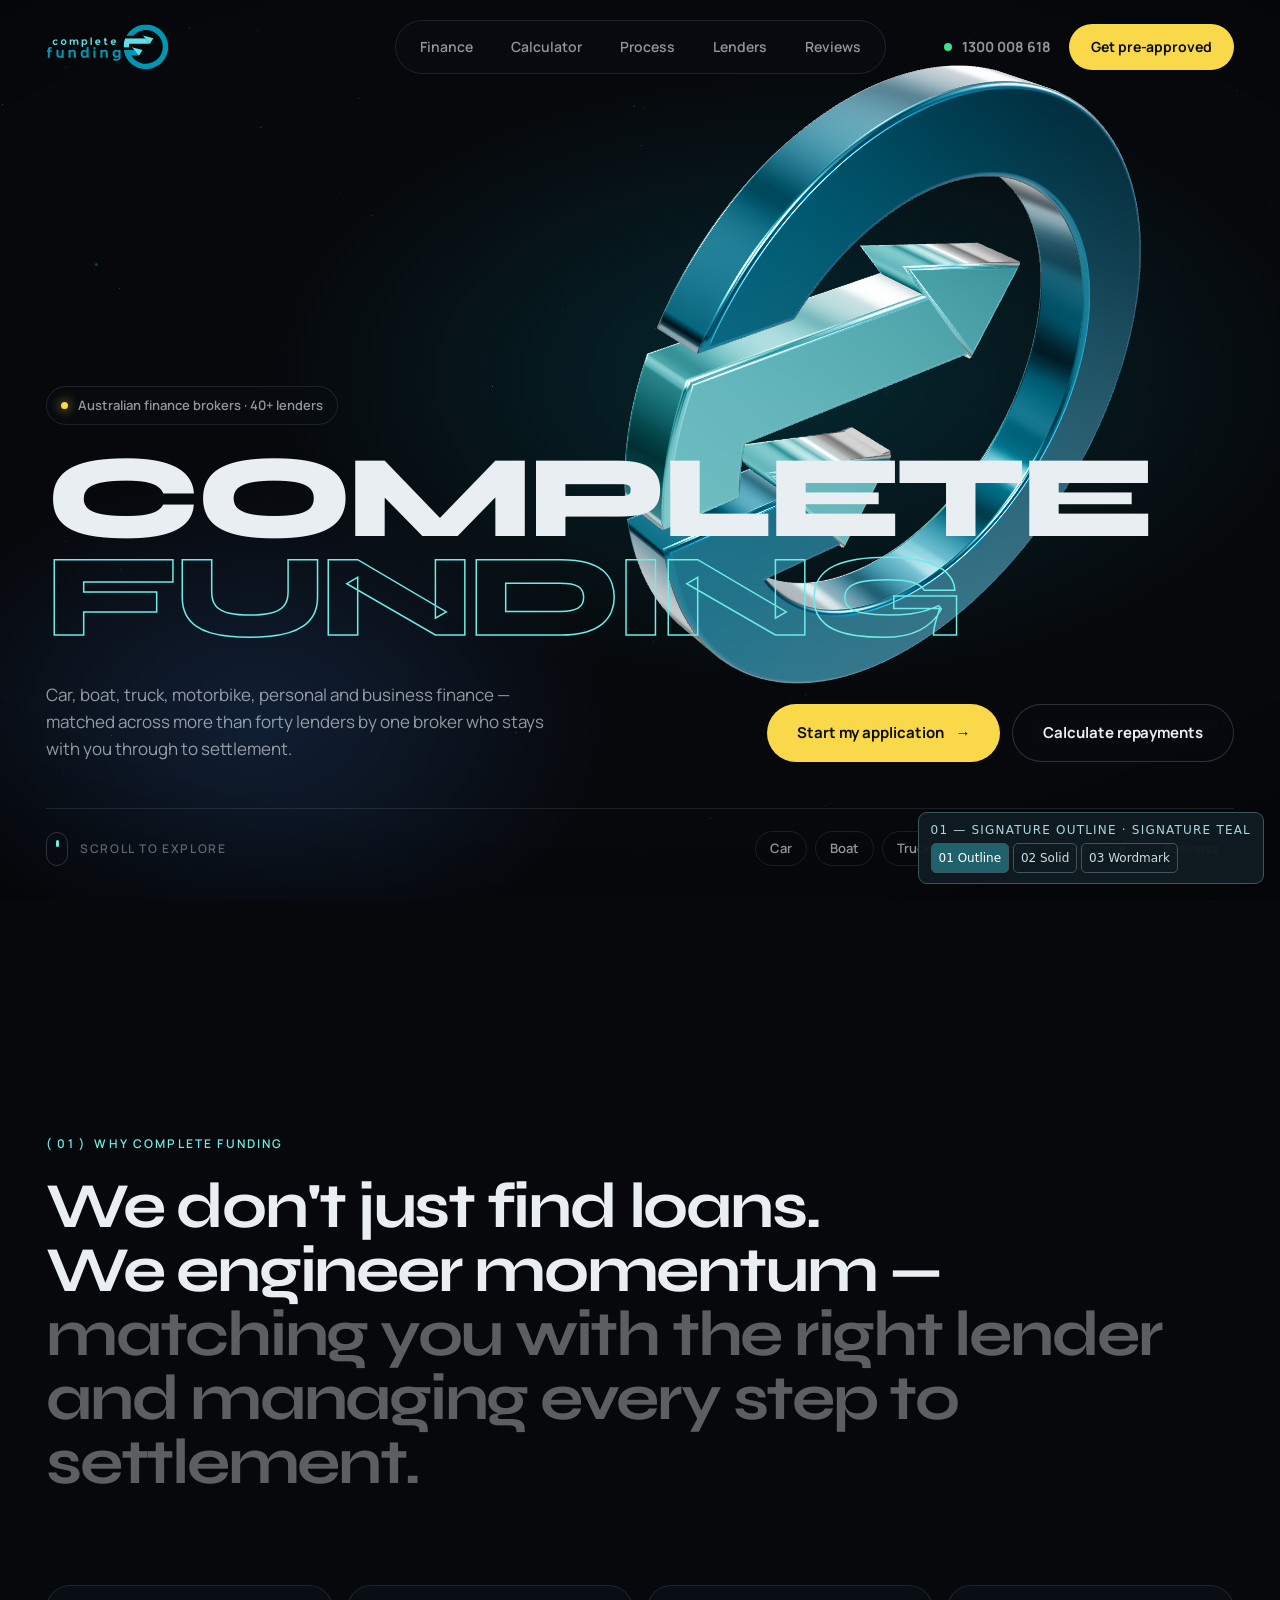
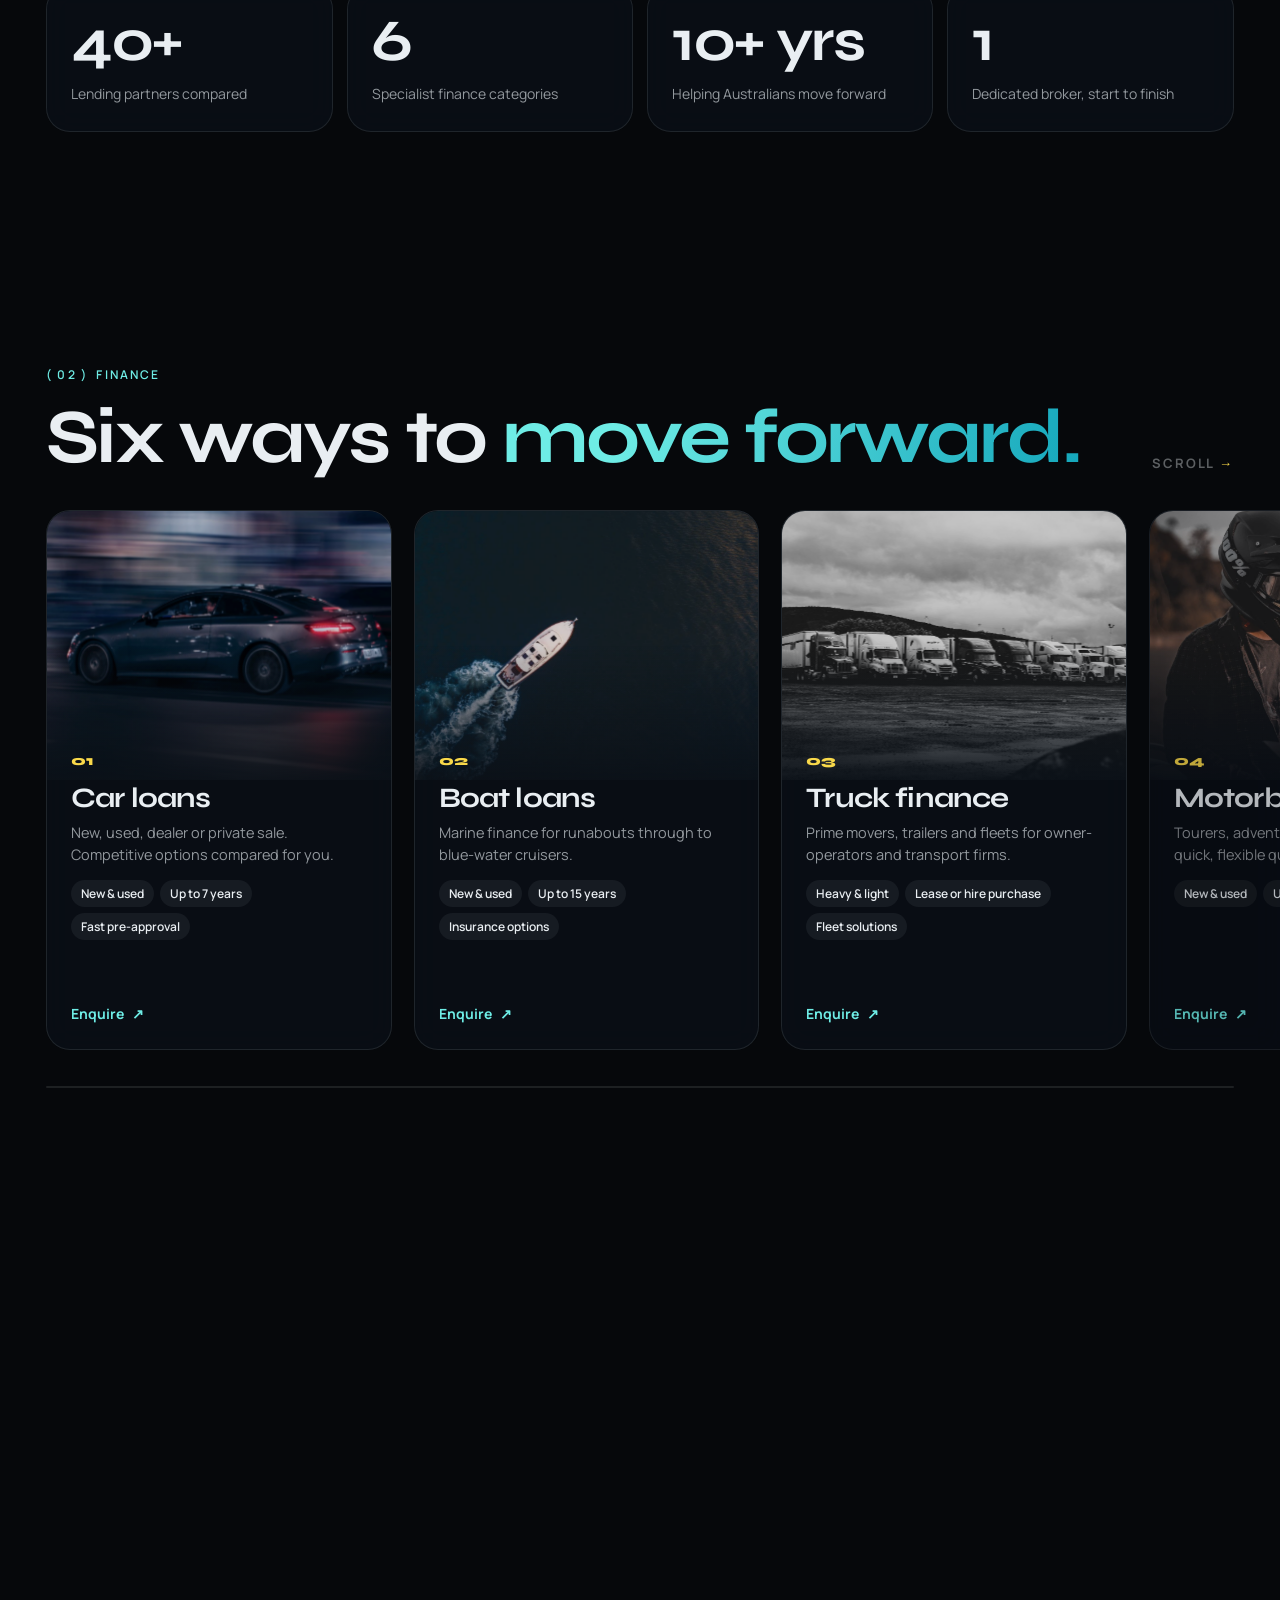
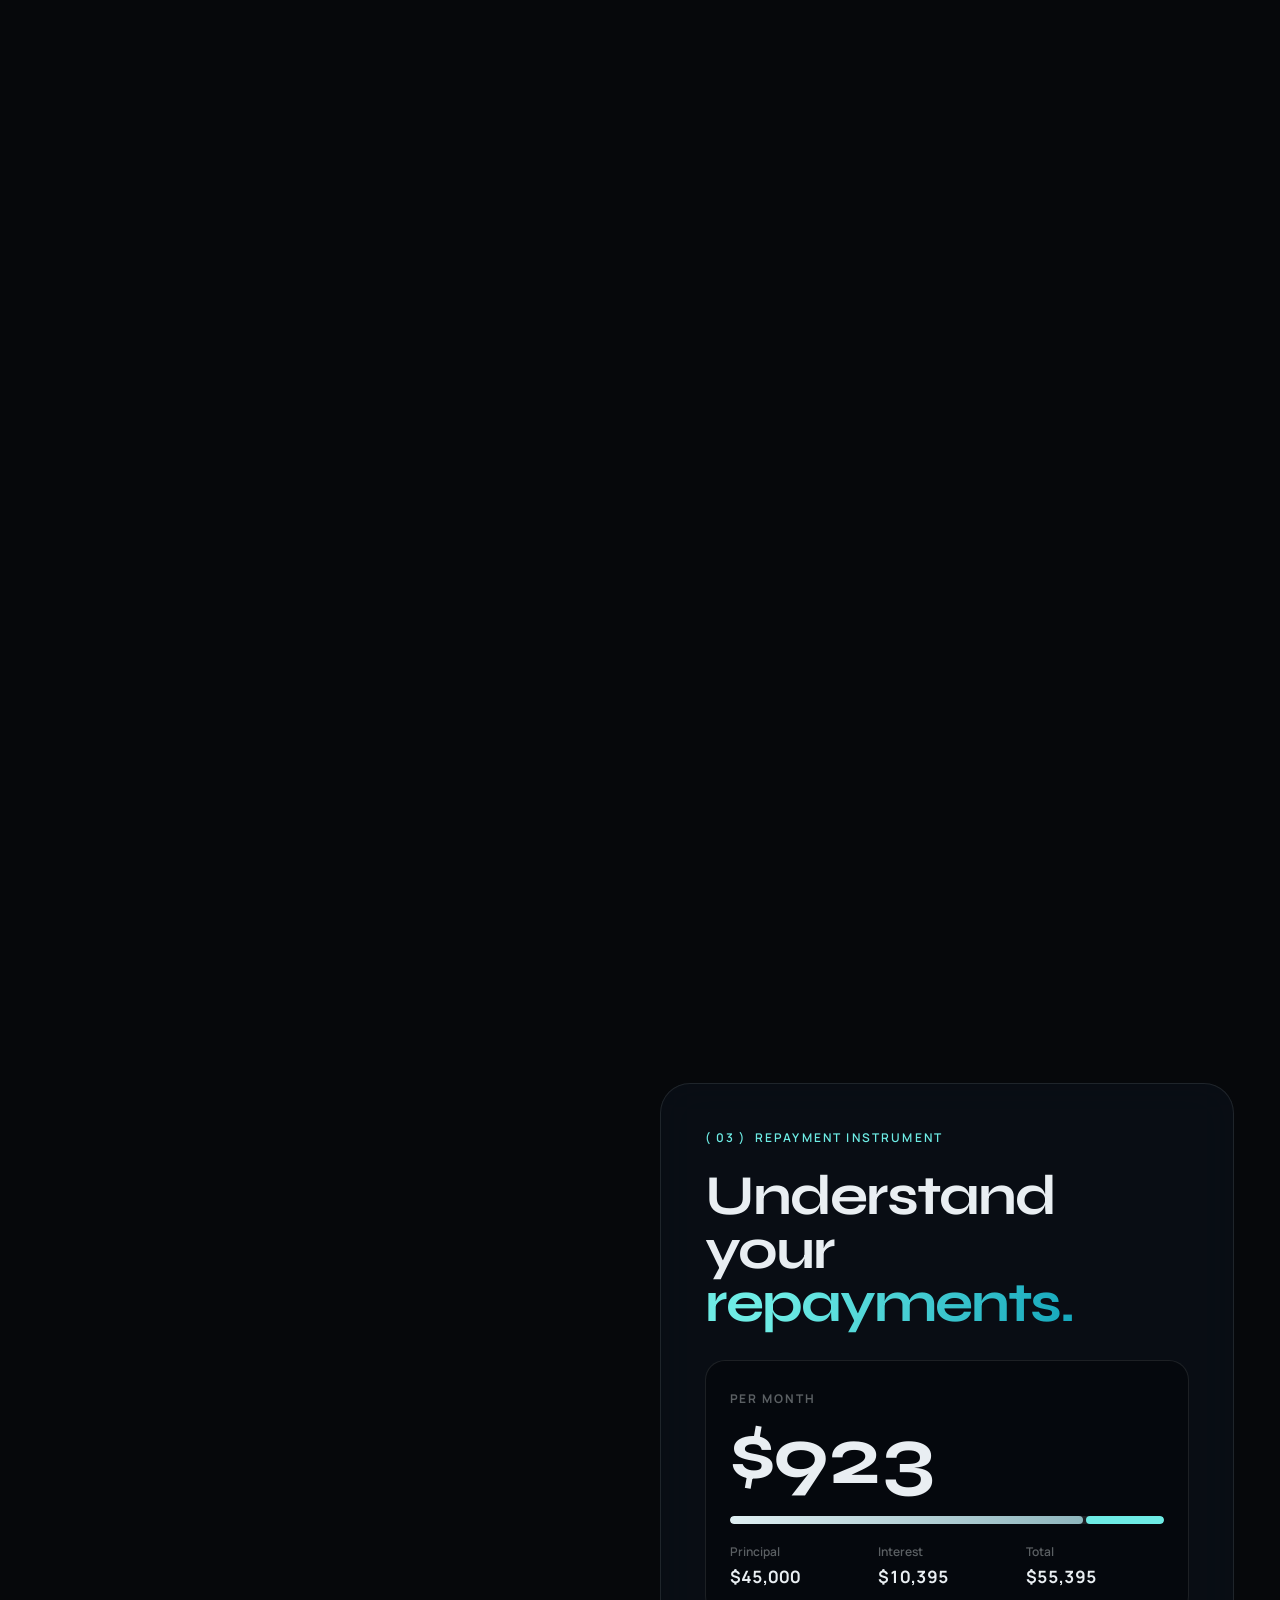
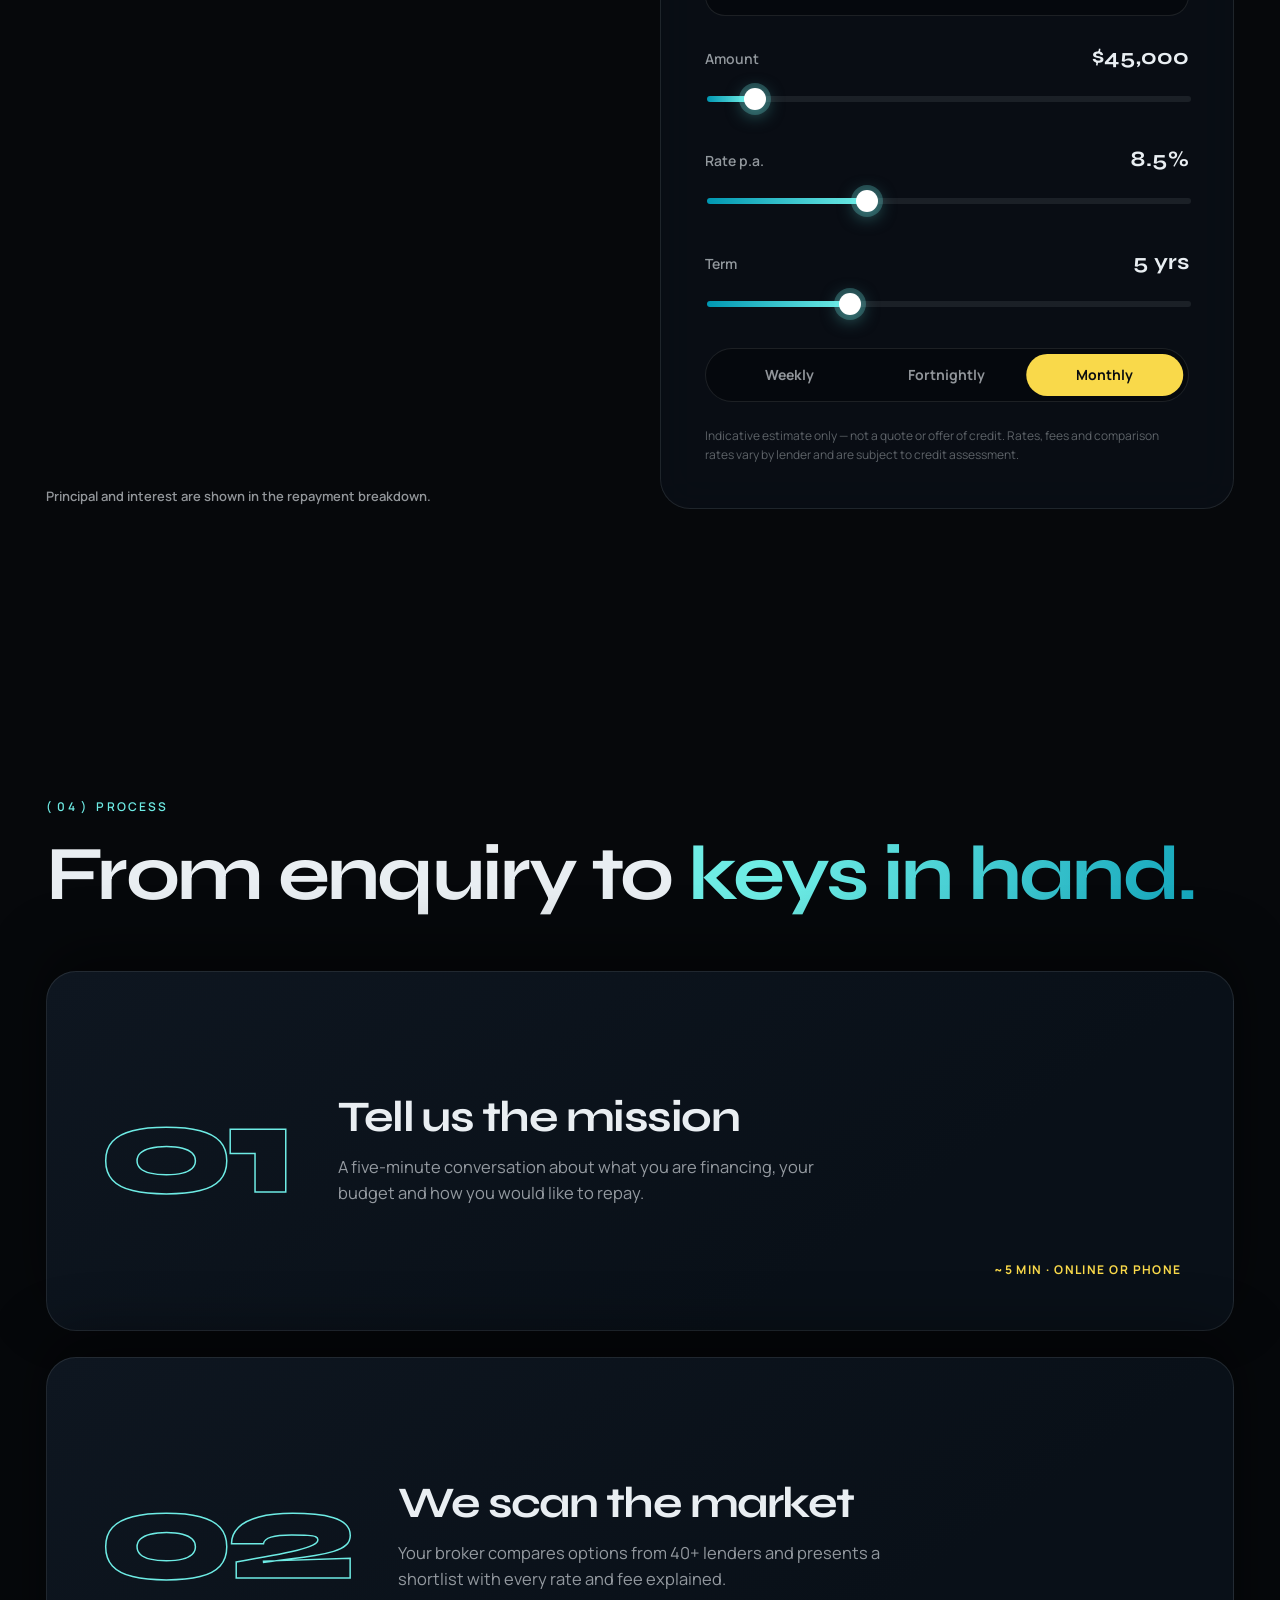
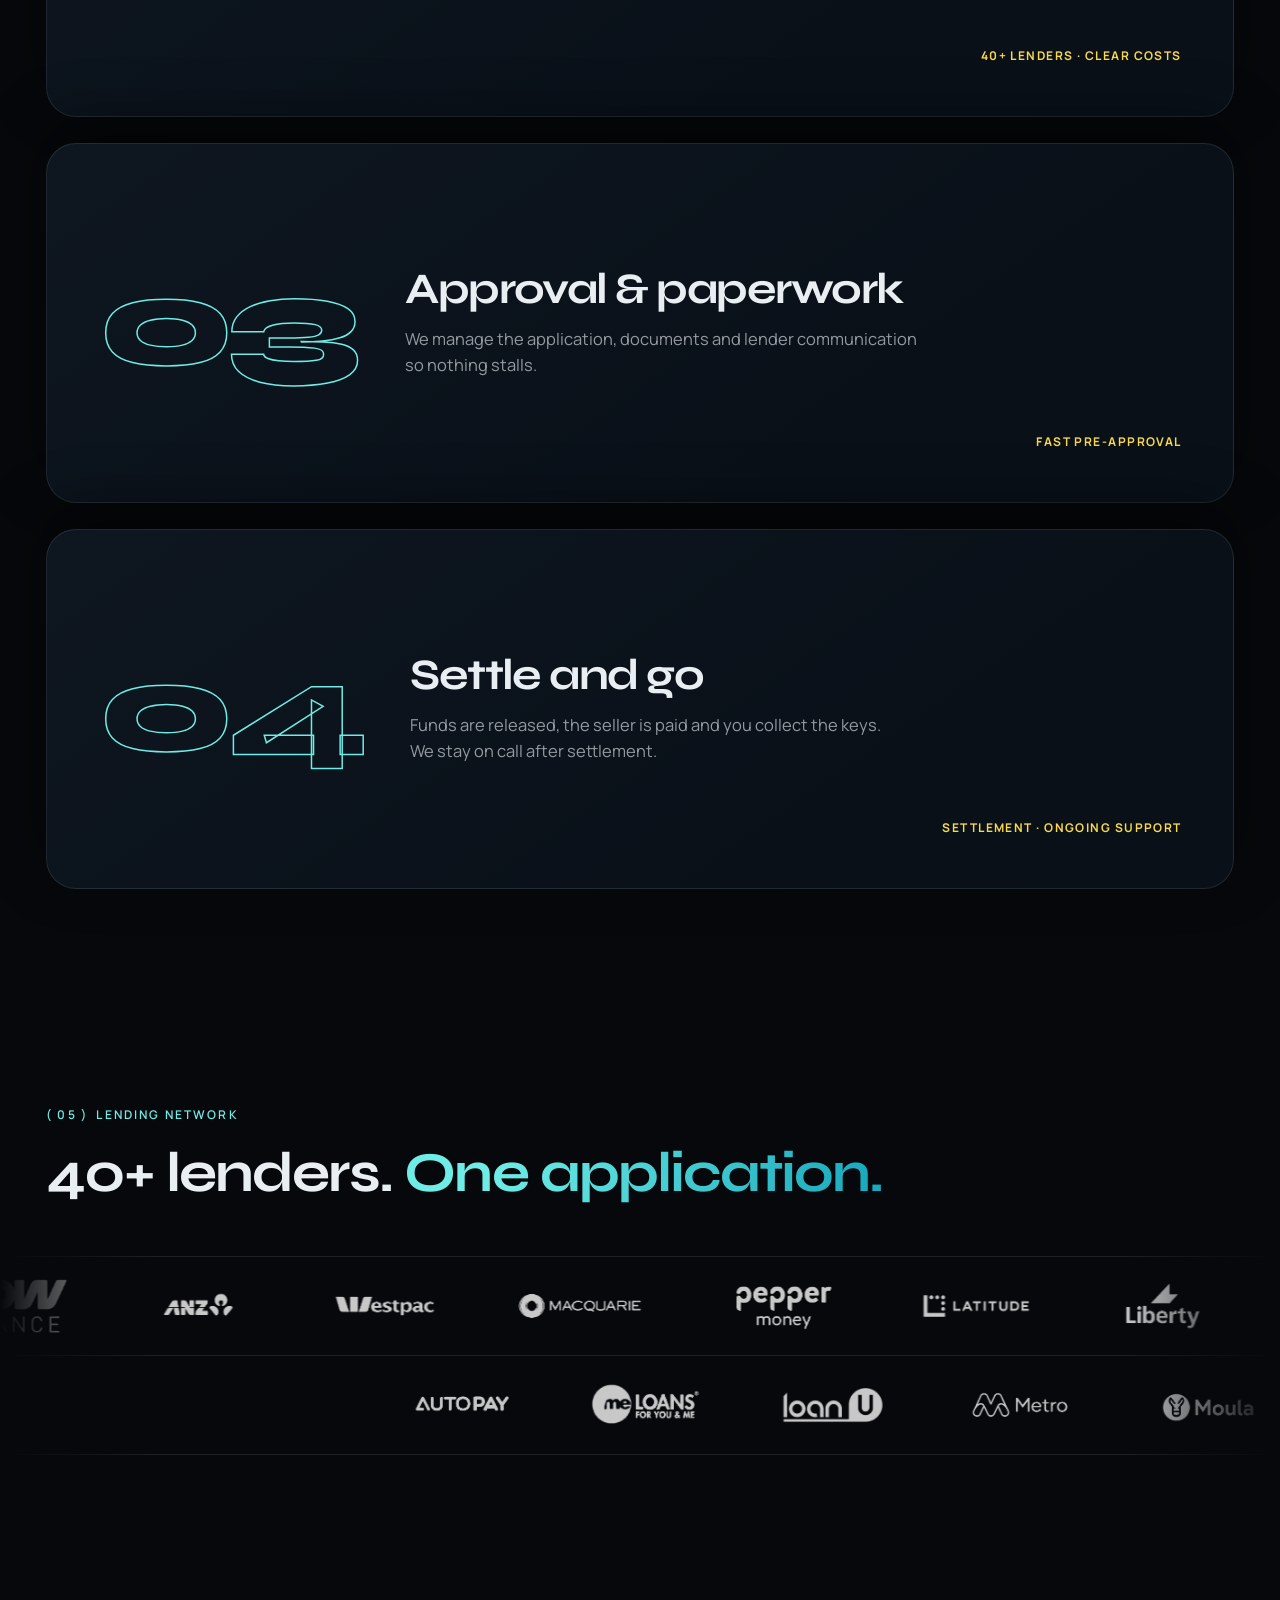
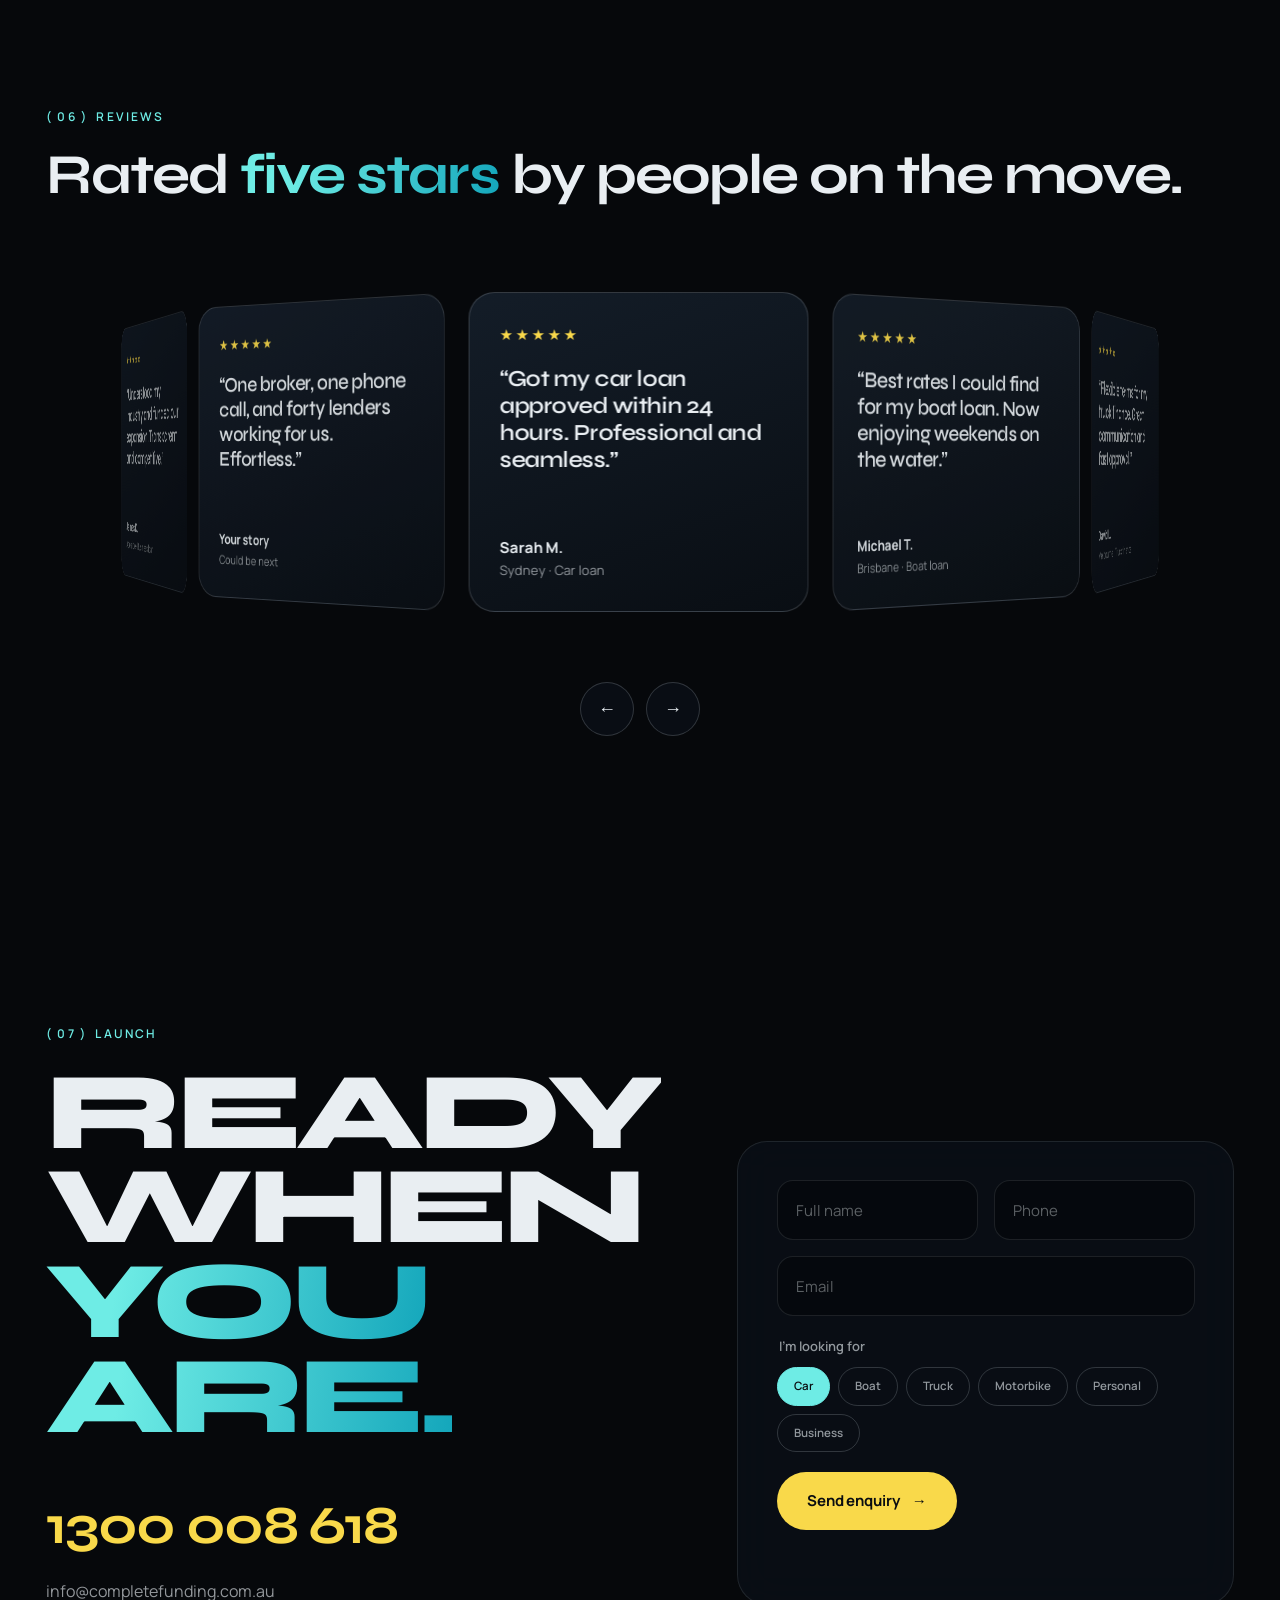
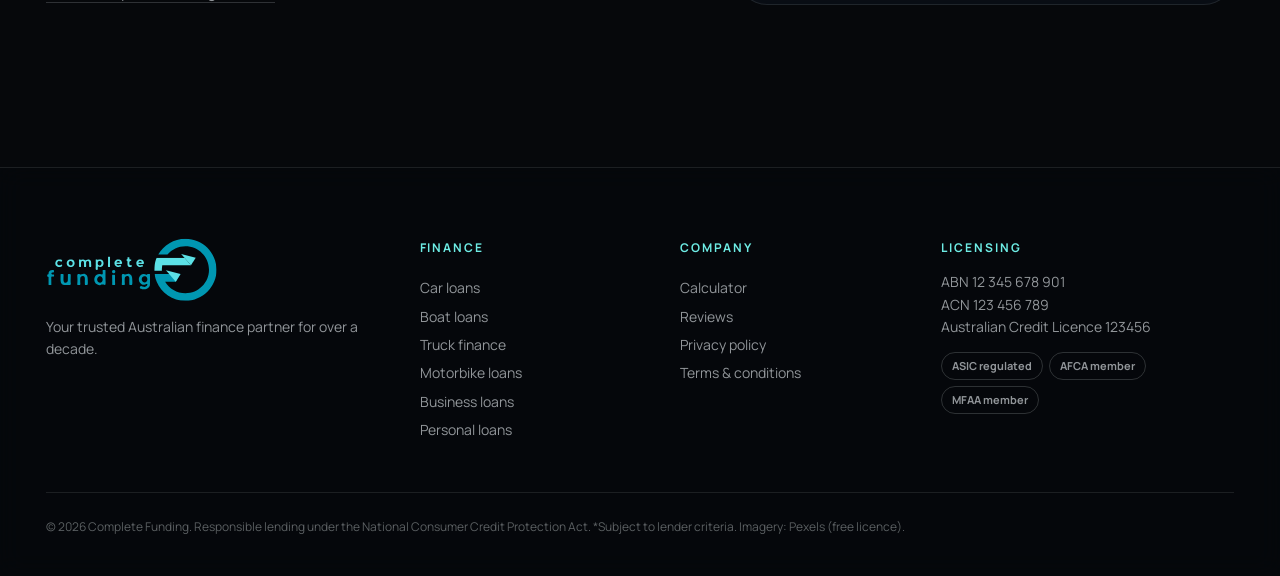
==== orbit/brand-review.html @ ee316e8e "Add three Complete Funding hero typography options on approved Signature Teal 3D scene" ====
<!DOCTYPE html>
<html lang="en-AU">
<head>
  <meta charset="UTF-8">
  <meta name="viewport" content="width=device-width, initial-scale=1">
  <title>Complete Funding | Australian Finance Brokers — Car, Boat, Truck &amp; Business Loans</title>
  <meta name="description" content="Complete Funding matches Australians with car, boat, truck, motorbike, personal and business finance across 40+ lenders. One broker, start to settlement.">
  <meta name="theme-color" content="#06080b">
  <link rel="canonical" href="https://enterprisestackcom.github.io/completefunding/">
  <meta property="og:type" content="website">
  <meta property="og:title" content="Complete Funding | Australian Finance Brokers">
  <meta property="og:description" content="Car, boat, truck, motorbike, personal and business finance across Australia.">
  <link rel="icon" href="assets/img/logo.svg" type="image/svg+xml">
  <link rel="preload" href="assets/fonts/syne-latin-wght-normal.woff2" as="font" type="font/woff2" crossorigin>
  <link rel="preload" href="assets/fonts/manrope-latin-wght-normal.woff2" as="font" type="font/woff2" crossorigin>
  <link rel="stylesheet" href="assets/css/site.css">
  <script type="application/ld+json">
  {"@context":"https://schema.org","@type":"FinancialService","name":"Complete Funding","url":"https://enterprisestackcom.github.io/completefunding/","telephone":"+61-1300-008-618","email":"info@completefunding.com.au","areaServed":"AU"}
  </script>
<meta name="robots" content="noindex,nofollow"><style>#cf-emblem{position:fixed;left:50%;top:50%;width:min(68vh,48vw);aspect-ratio:1;z-index:0;pointer-events:none;transition:none;filter:drop-shadow(0 18px 25px #0009);will-change:transform}#cf-emblem svg{width:100%;height:100%;overflow:visible}#gl{opacity:1;transition:none}.cf-review{position:fixed;z-index:10000;right:16px;bottom:16px;background:#101b22f5;border:1px solid #40545c;border-radius:9px;padding:10px 12px;color:#fff;font:12px system-ui;display:grid;gap:6px}.cf-review span{letter-spacing:.1em;text-transform:uppercase;color:#a9d8de}.cf-review button{font:inherit;background:transparent;color:#c8e0e3;border:1px solid #40545c;padding:7px;border-radius:5px;cursor:pointer}.cf-review button[aria-pressed=true]{background:#21616c;color:white}.cf-review button:focus-visible{outline:2px solid #fff}@media(max-width:760px){#cf-emblem{width:min(57vw,46vh)}.cf-review{right:6px;bottom:6px;font-size:10px}}@media(prefers-reduced-motion:reduce){#cf-emblem,#gl{transition:none}}.no-webgl .bg-fallback:after{content:"";position:absolute;right:8%;top:15%;width:min(46vw,520px);aspect-ratio:1;background:url("assets/img/logo.svg") right center/277% auto no-repeat;opacity:.65}@media(max-width:760px){.no-webgl .bg-fallback:after{right:25%;width:50vw}}</style><style>/* Brand headline review: preserve original hero structure and motion hooks. */
html[data-hero="1"] .hero__title{font-size:clamp(34px,min(9.2vw,17.5vh),184px)}
html[data-hero="2"] .hero__title{font-size:clamp(34px,min(9.2vw,17.5vh),184px);line-height:.89;letter-spacing:-.045em}
html[data-hero="2"] .hero__title .ln--out{color:var(--aqua);-webkit-text-stroke:0}
html[data-hero="3"] .hero__title{font-size:clamp(31px,min(5.35vw,12vh),112px);line-height:1;letter-spacing:-.045em;margin-bottom:36px;padding-bottom:20px;position:relative}
html[data-hero="3"] .hero__title .ln{display:inline-block}
html[data-hero="3"] .hero__title .ln--out{color:inherit;-webkit-text-stroke:0}
html[data-hero="3"] .hero__title:after{content:"";display:block;position:absolute;bottom:0;left:0;width:clamp(48px,8vw,120px);height:3px;background:linear-gradient(90deg,var(--teal),var(--aqua))}
.cf-review a{font:inherit;color:#c8e0e3;text-decoration:none;border:1px solid #40545c;padding:7px;border-radius:5px;display:inline-block}
.cf-review a[aria-current="page"]{background:#21616c;color:#fff}
.cf-review a:focus-visible{outline:2px solid #fff}
.cf-review{max-width:calc(100vw - 12px)}
@media(max-width:760px){html[data-hero] .hero__title{font-size:clamp(28px,10vw,72px);line-height:.92}html[data-hero="3"] .hero__title{font-size:clamp(28px,9.4vw,68px);line-height:1.02;padding-bottom:15px;margin-bottom:25px}html[data-hero="3"] .hero__title .ln{display:block}.cf-review a{padding:5px}}
</style><script>(()=>{const u=new URL(location.href);const n=u.searchParams.get("hero");document.documentElement.dataset.hero=["1","2","3"].includes(n)?n:"1";if(u.searchParams.get("design")!=="1"){u.searchParams.set("design","1");history.replaceState(null,"",u)}})();</script></head>
<body class="is-loading">
  <a class="skip-link" href="#main">Skip to content</a>
  <canvas id="gl" aria-hidden="true"></canvas>
  <div class="bg-fallback" aria-hidden="true"></div>
  <div class="vignette" aria-hidden="true"></div>

  <!-- Loader -->
  <div class="loader" id="loader" aria-hidden="true">
    <img class="loader__logo" src="assets/img/logo.svg" alt="" width="1366" height="507">
    <div class="loader__count"><span id="load-n">0</span><sup>%</sup></div>
    <div class="loader__bar"><i id="load-bar"></i></div>
    <p class="loader__note">Preparing your experience</p>
  </div>

  <!-- Cursor -->
  <div class="cursor" aria-hidden="true"><div class="cursor__dot"></div><div class="cursor__ring"><span id="cursor-label"></span></div></div>

  <header class="hdr">
    <a class="hdr__brand" href="#main" aria-label="Complete Funding home"><img src="assets/img/logo.svg" alt="Complete Funding" width="1366" height="507"></a>
    <nav class="hdr__nav" aria-label="Primary">
      <a href="#finance">Finance</a>
      <a href="#instrument">Calculator</a>
      <a href="#process">Process</a>
      <a href="#lenders">Lenders</a>
      <a href="#reviews">Reviews</a>
    </nav>
    <div class="hdr__cta">
      <a class="hdr__phone" href="tel:1300008618"><span class="pulse"></span>1300 008 618</a>
      <a class="pill pill--yellow" href="#contact" data-magnetic><span>Get pre-approved</span></a>
    </div>
    <button class="hdr__menu" type="button" aria-expanded="false" aria-controls="drawer" aria-label="Open menu"><span></span><span></span><span></span></button>
  </header>

  <div class="drawer" id="drawer" hidden>
    <nav aria-label="Mobile">
      <a href="#finance">Finance</a><a href="#instrument">Calculator</a><a href="#process">Process</a><a href="#lenders">Lenders</a><a href="#reviews">Reviews</a><a href="#contact">Contact</a>
    </nav>
    <a class="pill pill--yellow" href="tel:1300008618"><span>Call 1300 008 618</span></a>
  </div>

  <main id="main">
    <!-- HERO -->
    <section class="hero" id="hero">
      <div class="hero__inner">
        <p class="tag"><span class="tag__dot"></span>Australian finance brokers · 40+ lenders</p>
        <h1 class="hero__title"><span class="ln">Complete</span> <span class="ln ln--out">Funding</span></h1>
        <div class="hero__row">
          <p class="hero__lede">Car, boat, truck, motorbike, personal and business finance — matched across more than forty lenders by one broker who stays with you through to settlement.</p>
          <div class="hero__actions">
            <a class="pill pill--yellow pill--lg" href="#contact" data-magnetic><span>Start my application</span><i aria-hidden="true">→</i></a>
            <a class="pill pill--ghost pill--lg" href="#instrument" data-magnetic><span>Calculate repayments</span></a>
          </div>
        </div>
      </div>
      <div class="hero__foot">
        <div class="hero__scroll" aria-hidden="true"><i></i>Scroll to explore</div>
        <ul class="hero__chips" aria-label="Finance types">
          <li>Car</li><li>Boat</li><li>Truck</li><li>Motorbike</li><li>Personal</li><li>Business</li>
        </ul>
      </div>
    </section>

    <!-- MANIFESTO -->
    <section class="manifesto" id="about">
      <div class="wrap">
        <p class="label">( 01 ) &nbsp;Why Complete Funding</p>
        <h2 class="manifesto__text">
          <span class="scramble">We don't just find loans.</span>
          <span class="scramble">We engineer momentum —</span>
          <span class="scramble dim">matching you with the right lender</span>
          <span class="scramble dim">and managing every step to settlement.</span>
        </h2>
        <div class="metrics">
          <div class="metric"><strong><span data-count="40">0</span>+</strong><span>Lending partners compared</span></div>
          <div class="metric"><strong><span data-count="6">0</span></strong><span>Specialist finance categories</span></div>
          <div class="metric"><strong><span data-count="10">0</span>+ yrs</strong><span>Helping Australians move forward</span></div>
          <div class="metric"><strong><span data-count="1">0</span></strong><span>Dedicated broker, start to finish</span></div>
        </div>
      </div>
    </section>

    <!-- FINANCE: horizontal gallery -->
    <section class="finance" id="finance" aria-label="Finance products">
      <div class="finance__pin">
        <div class="finance__head wrap">
          <p class="label">( 02 ) &nbsp;Finance</p>
          <h2 class="h2">Six ways to <span class="grad">move forward.</span></h2>
          <p class="finance__hint" aria-hidden="true">Scroll <span>→</span></p>
        </div>
        <div class="finance__track" id="finance-track">
          <article class="card" data-cursor="Enquire">
            <div class="card__img"><img src="assets/img/orb-car.jpg" alt="A luxury car in motion with blurred city lights" loading="lazy"></div>
            <div class="card__body">
              <span class="card__n">01</span>
              <h3>Car loans</h3>
              <p>New, used, dealer or private sale. Competitive options compared for you.</p>
              <ul><li>New &amp; used</li><li>Up to 7 years</li><li>Fast pre-approval</li></ul>
              <a href="#contact" class="card__link" data-finance="Car loan">Enquire <i>↗</i></a>
            </div>
          </article>
          <article class="card" data-cursor="Enquire">
            <div class="card__img"><img src="assets/img/orb-yacht.jpg" alt="Aerial view of a boat cutting through dark blue water" loading="lazy"></div>
            <div class="card__body">
              <span class="card__n">02</span>
              <h3>Boat loans</h3>
              <p>Marine finance for runabouts through to blue-water cruisers.</p>
              <ul><li>New &amp; used</li><li>Up to 15 years</li><li>Insurance options</li></ul>
              <a href="#contact" class="card__link" data-finance="Boat loan">Enquire <i>↗</i></a>
            </div>
          </article>
          <article class="card" data-cursor="Enquire">
            <div class="card__img"><img src="assets/img/orb-truck.jpg" alt="A row of parked semi trucks under dramatic clouds" loading="lazy"></div>
            <div class="card__body">
              <span class="card__n">03</span>
              <h3>Truck finance</h3>
              <p>Prime movers, trailers and fleets for owner-operators and transport firms.</p>
              <ul><li>Heavy &amp; light</li><li>Lease or hire purchase</li><li>Fleet solutions</li></ul>
              <a href="#contact" class="card__link" data-finance="Truck finance">Enquire <i>↗</i></a>
            </div>
          </article>
          <article class="card" data-cursor="Enquire">
            <div class="card__img"><img src="assets/img/orb-moto.jpg" alt="A motorcyclist in a full-face helmet" loading="lazy"></div>
            <div class="card__body">
              <span class="card__n">04</span>
              <h3>Motorbike loans</h3>
              <p>Tourers, adventure and sports bikes with quick, flexible quotes.</p>
              <ul><li>New &amp; used</li><li>Up to 5 years</li><li>Instant quotes</li></ul>
              <a href="#contact" class="card__link" data-finance="Motorbike loan">Enquire <i>↗</i></a>
            </div>
          </article>
          <article class="card" data-cursor="Enquire">
            <div class="card__img"><img src="assets/img/orb-business.jpg" alt="Two cafe owners holding an open sign in their cafe" loading="lazy"></div>
            <div class="card__body">
              <span class="card__n">05</span>
              <h3>Business loans</h3>
              <p>Working capital, equipment and expansion — structured around cash flow.</p>
              <ul><li>Working capital</li><li>Equipment</li><li>Expansion</li></ul>
              <a href="#contact" class="card__link" data-finance="Business loan">Enquire <i>↗</i></a>
            </div>
          </article>
          <article class="card" data-cursor="Enquire">
            <div class="card__img"><img src="assets/img/orb-personal.jpg" alt="Two friends sitting on rocks watching the ocean at sunset" loading="lazy"></div>
            <div class="card__body">
              <span class="card__n">06</span>
              <h3>Personal loans</h3>
              <p>$2,000 to $50,000 for travel, renovations or consolidation.</p>
              <ul><li>Fixed-rate options</li><li>No early exit fees*</li><li>Same-day decisions*</li></ul>
              <a href="#contact" class="card__link" data-finance="Personal loan">Enquire <i>↗</i></a>
            </div>
          </article>
          <div class="card card--end">
            <p>Not sure which fits?</p>
            <a class="pill pill--yellow pill--lg" href="#contact" data-magnetic><span>Talk to a broker</span><i aria-hidden="true">→</i></a>
          </div>
        </div>
        <div class="finance__progress wrap" aria-hidden="true"><i id="finance-bar"></i></div>
      </div>
    </section>

    <!-- INSTRUMENT / CALCULATOR -->
    <section class="instrument" id="instrument">
      <div class="wrap instrument__grid">
        <div class="instrument__ring" aria-hidden="true">
          <p class="instrument__legend">Principal and interest are shown in the repayment breakdown.</p>
        </div>
        <div class="panel">
          <p class="label">( 03 ) &nbsp;Repayment instrument</p>
          <h2 class="h2 h2--sm">Understand your <span class="grad">repayments.</span></h2>
          <form id="calc" class="calc" onsubmit="return false">
            <div class="calc__display" aria-live="polite">
              <span class="calc__per" id="res-label">per month</span>
              <strong id="res-pay">$923</strong>
              <div class="calc__split"><i id="split-p"></i><i id="split-i"></i></div>
              <dl>
                <div><dt>Principal</dt><dd id="res-p">$45,000</dd></div>
                <div><dt>Interest</dt><dd id="res-int">$10,383</dd></div>
                <div><dt>Total</dt><dd id="res-total">$55,383</dd></div>
              </dl>
            </div>
            <div class="calc__ctrl">
              <label for="calc-amount"><span>Amount</span><output id="out-amount">$45,000</output></label>
              <input type="range" id="calc-amount" min="5000" max="500000" step="1000" value="45000">
            </div>
            <div class="calc__ctrl">
              <label for="calc-rate"><span>Rate p.a.</span><output id="out-rate">8.5%</output></label>
              <input type="range" id="calc-rate" min="3" max="20" step="0.1" value="8.5">
            </div>
            <div class="calc__ctrl">
              <label for="calc-term"><span>Term</span><output id="out-term">5 yrs</output></label>
              <input type="range" id="calc-term" min="1" max="15" step="1" value="5">
            </div>
            <div class="seg" role="radiogroup" aria-label="Repayment frequency">
              <label><input type="radio" name="freq" value="52"><span>Weekly</span></label>
              <label><input type="radio" name="freq" value="26"><span>Fortnightly</span></label>
              <label><input type="radio" name="freq" value="12" checked><span>Monthly</span></label>
              <i class="seg__thumb" aria-hidden="true"></i>
            </div>
            <p class="fine">Indicative estimate only — not a quote or offer of credit. Rates, fees and comparison rates vary by lender and are subject to credit assessment.</p>
          </form>
        </div>
      </div>
    </section>

    <!-- PROCESS: stacked cards -->
    <section class="process" id="process">
      <div class="wrap">
        <p class="label">( 04 ) &nbsp;Process</p>
        <h2 class="h2">From enquiry to <span class="grad">keys in hand.</span></h2>
        <div class="stack">
          <article class="stack__card"><span class="stack__n">01</span><div><h3>Tell us the mission</h3><p>A five-minute conversation about what you are financing, your budget and how you would like to repay.</p></div><span class="stack__meta">~5 min · Online or phone</span></article>
          <article class="stack__card"><span class="stack__n">02</span><div><h3>We scan the market</h3><p>Your broker compares options from 40+ lenders and presents a shortlist with every rate and fee explained.</p></div><span class="stack__meta">40+ lenders · Clear costs</span></article>
          <article class="stack__card"><span class="stack__n">03</span><div><h3>Approval &amp; paperwork</h3><p>We manage the application, documents and lender communication so nothing stalls.</p></div><span class="stack__meta">Fast pre-approval</span></article>
          <article class="stack__card"><span class="stack__n">04</span><div><h3>Settle and go</h3><p>Funds are released, the seller is paid and you collect the keys. We stay on call after settlement.</p></div><span class="stack__meta">Settlement · Ongoing support</span></article>
        </div>
      </div>
    </section>

    <!-- LENDERS: dual marquee -->
    <section class="lenders" id="lenders">
      <div class="wrap lenders__head">
        <p class="label">( 05 ) &nbsp;Lending network</p>
        <h2 class="h2 h2--sm">40+ lenders. <span class="grad">One application.</span></h2>
      </div>
      <div class="marquee" data-dir="-1" aria-label="Lending partners">
        <div class="marquee__track">
          <img src="assets/img/lenders-white/anz.png" alt="ANZ" loading="lazy"><img src="assets/img/lenders-white/westpac.png" alt="Westpac" loading="lazy"><img src="assets/img/lenders-white/macquarie.png" alt="Macquarie" loading="lazy"><img src="assets/img/lenders-white/pepper-money.png" alt="Pepper Money" loading="lazy"><img src="assets/img/lenders-white/latitude.png" alt="Latitude" loading="lazy"><img src="assets/img/lenders-white/liberty.png" alt="Liberty" loading="lazy"><img src="assets/img/lenders-white/firstmac.png" alt="Firstmac" loading="lazy"><img src="assets/img/lenders-white/plenti.png" alt="Plenti" loading="lazy"><img src="assets/img/lenders-white/wisr.png" alt="Wisr" loading="lazy"><img src="assets/img/lenders-white/societyone.png" alt="SocietyOne" loading="lazy"><img src="assets/img/lenders-white/now-finance.png" alt="Now Finance" loading="lazy">
        </div>
      </div>
      <div class="marquee" data-dir="1" aria-label="More lending partners">
        <div class="marquee__track">
          <img src="assets/img/lenders-white/metro.png" alt="Metro Finance" loading="lazy"><img src="assets/img/lenders-white/moula.png" alt="Moula" loading="lazy"><img src="assets/img/lenders-white/grow.png" alt="Grow Finance" loading="lazy"><img src="assets/img/lenders-white/angle-finance.png" alt="Angle Finance" loading="lazy"><img src="assets/img/lenders-white/afs.png" alt="Automotive Financial Services" loading="lazy"><img src="assets/img/lenders-white/financone.png" alt="Finance One" loading="lazy"><img src="assets/img/lenders-white/branded-financial-services.png" alt="Branded Financial Services" loading="lazy"><img src="assets/img/lenders-white/autopay.png" alt="AutoPay" loading="lazy"><img src="assets/img/lenders-white/ume-loans.png" alt="UME Loans" loading="lazy"><img src="assets/img/lenders-white/loanu.png" alt="LoanU" loading="lazy">
        </div>
      </div>
    </section>

    <!-- REVIEWS: 3D carousel -->
    <section class="reviews" id="reviews">
      <div class="wrap reviews__head">
        <p class="label">( 06 ) &nbsp;Reviews</p>
        <h2 class="h2 h2--sm">Rated <span class="grad">five stars</span> by people on the move.</h2>
      </div>
      <div class="carousel" id="carousel" data-cursor="Drag">
        <div class="carousel__ring" id="carousel-ring">
          <figure class="rv"><div class="rv__stars" aria-label="5 out of 5 stars">★★★★★</div><blockquote>“Got my car loan approved within 24 hours. Professional and seamless.”</blockquote><figcaption><b>Sarah M.</b>Sydney · Car loan</figcaption></figure>
          <figure class="rv"><div class="rv__stars" aria-label="5 out of 5 stars">★★★★★</div><blockquote>“Best rates I could find for my boat loan. Now enjoying weekends on the water.”</blockquote><figcaption><b>Michael T.</b>Brisbane · Boat loan</figcaption></figure>
          <figure class="rv"><div class="rv__stars" aria-label="5 out of 5 stars">★★★★★</div><blockquote>“Flexible terms for my truck finance. Great communication and fast approval.”</blockquote><figcaption><b>David L.</b>Melbourne · Truck finance</figcaption></figure>
          <figure class="rv"><div class="rv__stars" aria-label="5 out of 5 stars">★★★★★</div><blockquote>“Consolidated my debts at a much better rate. Support was always available.”</blockquote><figcaption><b>Emma R.</b>Perth · Personal loan</figcaption></figure>
          <figure class="rv"><div class="rv__stars" aria-label="5 out of 5 stars">★★★★★</div><blockquote>“Understood my industry and funded our expansion. Transparent and competitive.”</blockquote><figcaption><b>James K.</b>Adelaide · Business loan</figcaption></figure>
          <figure class="rv"><div class="rv__stars" aria-label="5 out of 5 stars">★★★★★</div><blockquote>“One broker, one phone call, and forty lenders working for us. Effortless.”</blockquote><figcaption><b>Your story</b>Could be next</figcaption></figure>
        </div>
      </div>
      <div class="carousel__ctrl">
        <button type="button" class="round" id="rv-prev" aria-label="Previous review">←</button>
        <button type="button" class="round" id="rv-next" aria-label="Next review">→</button>
      </div>
    </section>

    <!-- CONTACT -->
    <section class="contact" id="contact">
      <div class="wrap contact__grid">
        <div>
          <p class="label">( 07 ) &nbsp;Launch</p>
          <h2 class="contact__title"><span class="ln">Ready</span><span class="ln">when <span class="grad">you are.</span></span></h2>
          <a class="contact__phone" href="tel:1300008618" data-magnetic>1300 008 618</a>
          <p class="contact__mail"><a href="mailto:info@completefunding.com.au">info@completefunding.com.au</a></p>
        </div>
        <form class="form" id="enquiry" novalidate>
          <div class="form__row">
            <label><input name="name" placeholder=" " autocomplete="name" required><span>Full name</span></label>
            <label><input name="phone" type="tel" placeholder=" " autocomplete="tel" required><span>Phone</span></label>
          </div>
          <label><input name="email" type="email" placeholder=" " autocomplete="email" required><span>Email</span></label>
          <fieldset class="chips" aria-label="Finance type">
            <legend>I'm looking for</legend>
            <label><input type="radio" name="type" value="Car loan" checked><span>Car</span></label>
            <label><input type="radio" name="type" value="Boat loan"><span>Boat</span></label>
            <label><input type="radio" name="type" value="Truck finance"><span>Truck</span></label>
            <label><input type="radio" name="type" value="Motorbike loan"><span>Motorbike</span></label>
            <label><input type="radio" name="type" value="Personal loan"><span>Personal</span></label>
            <label><input type="radio" name="type" value="Business loan"><span>Business</span></label>
          </fieldset>
          <button type="submit" class="pill pill--yellow pill--lg" data-magnetic><span>Send enquiry</span><i aria-hidden="true">→</i></button>
          <p class="form__status" id="enquiry-status" role="status"></p>
        </form>
      </div>
    </section>
  </main>

  <footer class="ftr">
    <div class="wrap ftr__grid">
      <div class="ftr__brand">
        <img src="assets/img/logo.svg" alt="Complete Funding" width="1366" height="507" loading="lazy">
        <p>Your trusted Australian finance partner for over a decade.</p>
      </div>
      <nav aria-label="Footer"><h4>Finance</h4><a href="#finance">Car loans</a><a href="#finance">Boat loans</a><a href="#finance">Truck finance</a><a href="#finance">Motorbike loans</a><a href="#finance">Business loans</a><a href="#finance">Personal loans</a></nav>
      <nav aria-label="Company"><h4>Company</h4><a href="#instrument">Calculator</a><a href="#reviews">Reviews</a><a href="#">Privacy policy</a><a href="#">Terms &amp; conditions</a></nav>
      <div><h4>Licensing</h4><p>ABN 12 345 678 901<br>ACN 123 456 789<br>Australian Credit Licence 123456</p><p class="ftr__badges"><span>ASIC regulated</span><span>AFCA member</span><span>MFAA member</span></p></div>
    </div>
    <div class="wrap ftr__legal">© <span id="year">2026</span> Complete Funding. Responsible lending under the National Consumer Credit Protection Act. *Subject to lender criteria. Imagery: Pexels (free licence).</div>
  </footer>

  <script src="assets/vendor/gsap.min.js"></script>
  <script src="assets/vendor/ScrollTrigger.min.js"></script>
  <script src="assets/vendor/SplitText.min.js"></script>
  <script src="assets/vendor/lenis.min.js"></script>
  <script src="assets/js/scene-emblem-v3.js"></script>
  <script src="assets/js/site.js"></script>
<nav class="cf-review" aria-label="Headline design review"><span id="cf-mode">Signature Teal · Headline review</span><div><a href="?design=1&amp;hero=1">01 Outline</a> <a href="?design=1&amp;hero=2">02 Solid</a> <a href="?design=1&amp;hero=3">03 Wordmark</a></div></nav><script>(()=>{const k=Number(document.documentElement.dataset.hero)||1;const p=document.querySelector(".cf-review");p.querySelectorAll("a")[k-1].setAttribute("aria-current","page");p.querySelector("span").textContent=["01 — Signature Outline","02 — Solid Authority","03 — Executive Wordmark"][k-1]+" · Signature Teal"})();</script></body>
</html>
---- orbit/assets/css/site.css ----
/* Complete Funding — Concept B: "Orbit" (WebGL)
   Display: Syne · Body: Manrope (SIL OFL, self-hosted) */

@font-face { font-family: "Syne"; src: url("../fonts/syne-latin-wght-normal.woff2") format("woff2"); font-weight: 400 800; font-display: swap; }
@font-face { font-family: "Manrope"; src: url("../fonts/manrope-latin-wght-normal.woff2") format("woff2"); font-weight: 200 800; font-display: swap; }

:root {
  --bg: #06080b;
  --bg-2: #0a0f15;
  --panel: rgba(12, 18, 26, .66);
  --panel-solid: #0b1118;
  --line: rgba(233, 238, 242, .1);
  --line-2: rgba(233, 238, 242, .18);
  --text: #e9eef2;
  --muted: rgba(233, 238, 242, .62);
  --faint: rgba(233, 238, 242, .38);
  --aqua: #6eece5;
  --teal: #0097b2;
  --navy: #1b365d;
  --yellow: #f9d94a;
  --display: "Syne", "Arial Black", Arial, sans-serif;
  --body: "Manrope", "Helvetica Neue", Arial, sans-serif;
  --pad: clamp(18px, 3.6vw, 56px);
  --ease: cubic-bezier(.16, 1, .3, 1);
  --radius: 24px;
}

*, *::before, *::after { box-sizing: border-box; }
html.lenis, html.lenis body { height: auto; }
.lenis.lenis-smooth { scroll-behavior: auto !important; }
body { margin: 0; background: var(--bg); color: var(--text); font-family: var(--body); font-size: 16px; line-height: 1.6; -webkit-font-smoothing: antialiased; overflow-x: hidden; }
body.is-loading { overflow: hidden; }
img { display: block; max-width: 100%; }
a { color: inherit; text-decoration: none; }
button, input, select { font: inherit; color: inherit; }
::selection { background: var(--yellow); color: #000; }
:focus-visible { outline: 2px solid var(--aqua); outline-offset: 3px; border-radius: 6px; }
.skip-link { position: fixed; top: -60px; left: 16px; z-index: 400; background: var(--yellow); color: #000; padding: 10px 16px; border-radius: 999px; font-weight: 700; }
.skip-link:focus { top: 16px; }
.wrap { width: min(1360px, 100% - var(--pad) * 2); margin-inline: auto; }

/* Stage */
#gl { position: fixed; inset: 0; width: 100%; height: 100%; z-index: 0; display: block; }
.bg-fallback { position: fixed; inset: 0; z-index: -1; background: radial-gradient(60% 50% at 62% 42%, rgba(0, 151, 178, .22), transparent 70%), radial-gradient(40% 40% at 20% 80%, rgba(27, 54, 93, .5), transparent 70%), var(--bg); }
.no-webgl .bg-fallback { background: linear-gradient(rgba(6,8,11,.55), rgba(6,8,11,.9)), url("../img/orb-water.jpg") center / cover, var(--bg); }
.vignette { position: fixed; inset: 0; z-index: 1; pointer-events: none; background: radial-gradient(120% 90% at 50% 45%, transparent 55%, rgba(0, 0, 0, .7) 100%); }
main, .ftr { position: relative; z-index: 2; }

/* Type */
.label { font-family: var(--body); font-size: 12px; font-weight: 600; letter-spacing: .18em; text-transform: uppercase; color: var(--aqua); margin: 0 0 22px; }
.h2 { font-family: var(--display); font-weight: 700; font-size: clamp(40px, 6vw, 104px); line-height: .95; letter-spacing: -.035em; margin: 0; }
.h2--sm { font-size: clamp(36px, 4.4vw, 72px); }
.grad { background: linear-gradient(100deg, var(--aqua) 10%, var(--teal) 60%, var(--aqua) 100%); background-size: 200% 100%; -webkit-background-clip: text; background-clip: text; color: transparent; animation: sheen 6s linear infinite; }
@keyframes sheen { to { background-position: -200% 0; } }

/* Pills */
.pill { position: relative; display: inline-flex; align-items: center; gap: 12px; height: 46px; padding: 0 22px; border-radius: 999px; font-weight: 700; font-size: 14px; letter-spacing: -.005em; white-space: nowrap; overflow: hidden; transition: background-color .4s var(--ease), color .4s var(--ease), border-color .4s; isolation: isolate; }
.pill span, .pill i { position: relative; z-index: 1; font-style: normal; transition: transform .5s var(--ease); }
.pill::after { content: ""; position: absolute; inset: 0; border-radius: inherit; background: var(--aqua); transform: translateY(101%); transition: transform .5s var(--ease); z-index: 0; }
.pill:hover::after { transform: translateY(0); }
.pill:hover i { transform: translateX(4px); }
.pill--yellow { background: var(--yellow); color: #0a0d10; }
.pill--ghost { border: 1px solid var(--line-2); color: var(--text); background: rgba(10, 14, 20, .35); backdrop-filter: blur(10px); -webkit-backdrop-filter: blur(10px); }
.pill--ghost:hover { color: #0a0d10; border-color: var(--aqua); }
.pill--lg { height: 58px; padding: 0 30px; font-size: 15px; }
.round { width: 54px; height: 54px; border-radius: 50%; border: 1px solid var(--line-2); background: var(--panel); color: var(--text); cursor: pointer; font-size: 18px; transition: background .3s, color .3s, border-color .3s; }
.round:hover { background: var(--yellow); color: #000; border-color: var(--yellow); }

/* Loader */
.loader { position: fixed; inset: 0; z-index: 300; background: var(--bg); display: grid; place-content: center; justify-items: center; gap: 18px; }
.loader__logo { position: absolute; top: 28px; left: var(--pad); height: 42px; width: auto; }
.loader__count { font-family: var(--display); font-weight: 800; font-size: clamp(90px, 16vw, 220px); line-height: .8; letter-spacing: -.05em; font-variant-numeric: tabular-nums; }
.loader__count sup { font-size: .3em; color: var(--aqua); vertical-align: top; margin-left: 6px; }
.loader__bar { width: min(360px, 70vw); height: 2px; background: var(--line); border-radius: 2px; overflow: hidden; }
.loader__bar i { display: block; height: 100%; width: 100%; background: linear-gradient(90deg, var(--teal), var(--aqua)); transform-origin: left; transform: scaleX(0); }
.loader__note { margin: 0; font-size: 11px; letter-spacing: .3em; text-transform: uppercase; color: var(--faint); }

/* Cursor */
.cursor { position: fixed; left: 0; top: 0; z-index: 500; pointer-events: none; }
.cursor__dot, .cursor__ring { position: fixed; left: 0; top: 0; border-radius: 50%; transform: translate(-50%, -50%); }
.cursor__dot { width: 6px; height: 6px; background: var(--aqua); }
.cursor__ring { width: 38px; height: 38px; border: 1px solid rgba(110, 236, 229, .5); display: grid; place-items: center; transition: width .45s var(--ease), height .45s var(--ease), background-color .45s, border-color .45s; }
.cursor__ring span { font-size: 11px; font-weight: 800; letter-spacing: .08em; text-transform: uppercase; color: #0a0d10; opacity: 0; transition: opacity .3s; }
.cursor.is-link .cursor__ring { width: 58px; height: 58px; border-color: var(--aqua); }
.cursor.is-label .cursor__ring { width: 92px; height: 92px; background: var(--yellow); border-color: var(--yellow); }
.cursor.is-label .cursor__ring span { opacity: 1; }
.cursor.is-label .cursor__dot { opacity: 0; }
@media (hover: none), (pointer: coarse) { .cursor { display: none; } }

/* Header */
.hdr { position: fixed; top: 0; left: 0; right: 0; z-index: 100; display: grid; grid-template-columns: 1fr auto 1fr; align-items: center; gap: 20px; padding: 20px var(--pad); transition: transform .6s var(--ease), padding .5s var(--ease); }
.hdr.is-hidden { transform: translateY(-110%); }
.hdr.is-scrolled { padding-block: 12px; }
.hdr__brand img { height: 46px; width: auto; }
.hdr__nav { display: flex; gap: 2px; padding: 6px; border-radius: 999px; background: rgba(10, 14, 20, .55); border: 1px solid var(--line); backdrop-filter: blur(16px); -webkit-backdrop-filter: blur(16px); }
.hdr__nav a { padding: 9px 18px; border-radius: 999px; font-size: 14px; font-weight: 600; color: var(--muted); transition: color .3s, background-color .3s; }
.hdr__nav a:hover { color: var(--text); background: rgba(255, 255, 255, .06); }
.hdr__nav a.is-active { color: #0a0d10; background: var(--aqua); }
.hdr__cta { display: flex; justify-content: flex-end; align-items: center; gap: 18px; }
.hdr__phone { display: inline-flex; align-items: center; gap: 10px; font-weight: 700; font-size: 14px; color: var(--muted); }
.hdr__phone:hover { color: var(--text); }
.pulse { width: 8px; height: 8px; border-radius: 50%; background: #3ee08f; box-shadow: 0 0 0 0 rgba(62, 224, 143, .6); animation: pulse 2s infinite; }
@keyframes pulse { 70% { box-shadow: 0 0 0 10px rgba(62, 224, 143, 0); } 100% { box-shadow: 0 0 0 0 rgba(62, 224, 143, 0); } }
.hdr__menu { display: none; width: 48px; height: 48px; border-radius: 50%; border: 1px solid var(--line-2); background: rgba(10, 14, 20, .55); backdrop-filter: blur(12px); cursor: pointer; position: relative; justify-self: end; }
.hdr__menu span { position: absolute; left: 15px; right: 15px; height: 1.5px; background: var(--text); transition: transform .4s var(--ease), opacity .3s; }
.hdr__menu span:nth-child(1) { top: 18px; } .hdr__menu span:nth-child(2) { top: 23px; } .hdr__menu span:nth-child(3) { top: 28px; }
.hdr__menu[aria-expanded="true"] span:nth-child(1) { transform: translateY(5px) rotate(45deg); }
.hdr__menu[aria-expanded="true"] span:nth-child(2) { opacity: 0; }
.hdr__menu[aria-expanded="true"] span:nth-child(3) { transform: translateY(-5px) rotate(-45deg); }
.drawer { position: fixed; inset: 0; z-index: 90; background: rgba(6, 8, 11, .94); backdrop-filter: blur(20px); -webkit-backdrop-filter: blur(20px); padding: 120px var(--pad) 40px; display: flex; flex-direction: column; justify-content: space-between; }
.drawer[hidden] { display: none; }
.drawer nav { display: grid; }
.drawer nav a { font-family: var(--display); font-weight: 700; font-size: clamp(40px, 11vw, 72px); line-height: 1.08; letter-spacing: -.03em; border-bottom: 1px solid var(--line); padding: 6px 0; }
.drawer .pill { align-self: flex-start; }

/* Hero */
.hero { position: relative; min-height: 100vh; min-height: 100svh; display: flex; flex-direction: column; justify-content: flex-end; padding: 130px var(--pad) 34px; }
.hero__inner { max-width: 1500px; }
.tag { display: inline-flex; align-items: center; gap: 10px; margin: 0 0 24px; padding: 8px 14px; border-radius: 999px; border: 1px solid var(--line); background: rgba(10, 14, 20, .45); backdrop-filter: blur(10px); font-size: 13px; font-weight: 600; color: var(--muted); }
.tag__dot { width: 7px; height: 7px; border-radius: 50%; background: var(--yellow); box-shadow: 0 0 12px var(--yellow); }
.hero__title { font-family: var(--display); font-weight: 800; font-size: clamp(34px, min(8.8vw, 17.5vh), 190px); line-height: .84; letter-spacing: -.045em; text-transform: uppercase; margin: 0 0 34px; }
.hero__title .ln { display: block; white-space: nowrap; }
.hero__title .wd { white-space: nowrap; }
.ln--out { color: transparent; -webkit-text-stroke: 1.5px var(--aqua); }
.hero__row { display: flex; flex-wrap: wrap; justify-content: space-between; align-items: flex-end; gap: 28px; }
.hero__lede { margin: 0; max-width: 520px; font-size: 17px; color: var(--muted); }
.hero__actions { display: flex; flex-wrap: wrap; gap: 12px; }
.hero__foot { display: flex; justify-content: space-between; align-items: center; gap: 20px; margin-top: 46px; padding-top: 22px; border-top: 1px solid var(--line); }
.hero__scroll { display: flex; align-items: center; gap: 12px; font-size: 12px; font-weight: 600; letter-spacing: .14em; text-transform: uppercase; color: var(--faint); }
.hero__scroll i { position: relative; width: 22px; height: 34px; border-radius: 12px; border: 1px solid var(--line-2); }
.hero__scroll i::after { content: ""; position: absolute; left: 50%; top: 7px; width: 3px; height: 7px; margin-left: -1.5px; border-radius: 2px; background: var(--aqua); animation: wheel 1.8s var(--ease) infinite; }
@keyframes wheel { 0% { opacity: 0; transform: translateY(-3px); } 30% { opacity: 1; } 100% { opacity: 0; transform: translateY(12px); } }
.hero__chips { list-style: none; margin: 0; padding: 0; display: flex; flex-wrap: wrap; gap: 8px; }
.hero__chips li { padding: 6px 14px; border-radius: 999px; border: 1px solid var(--line); font-size: 13px; font-weight: 600; color: var(--muted); }

/* Manifesto */
.manifesto { padding: clamp(140px, 26vh, 300px) 0 clamp(100px, 16vh, 180px); }
.manifesto__text { font-family: var(--display); font-weight: 700; font-size: clamp(34px, 5vw, 86px); line-height: 1; letter-spacing: -.035em; margin: 0; }
.manifesto__text .scramble { display: block; }
.manifesto__text .dim { color: var(--faint); }
.metrics { display: grid; grid-template-columns: repeat(4, 1fr); gap: 14px; margin-top: clamp(70px, 10vh, 120px); }
.metric { padding: 26px 24px; border-radius: var(--radius); border: 1px solid var(--line); background: var(--panel); backdrop-filter: blur(14px); -webkit-backdrop-filter: blur(14px); }
.metric strong { display: block; font-family: var(--display); font-weight: 700; font-size: clamp(44px, 4.6vw, 76px); line-height: 1; letter-spacing: -.04em; }
.metric > span { display: block; margin-top: 12px; font-size: 14px; color: var(--muted); }

/* Finance (horizontal) */
.finance__pin { position: relative; height: 100vh; height: 100svh; display: flex; flex-direction: column; justify-content: center; gap: 4vh; overflow: hidden; }
.finance__head { display: flex; flex-wrap: wrap; align-items: flex-end; justify-content: space-between; gap: 16px; }
.finance__head .label { width: 100%; margin-bottom: 0; }
.finance__hint { margin: 0; font-size: 13px; font-weight: 700; letter-spacing: .14em; text-transform: uppercase; color: var(--faint); }
.finance__hint span { display: inline-block; animation: nudge 1.6s var(--ease) infinite; color: var(--yellow); }
@keyframes nudge { 50% { transform: translateX(6px); } }
.finance__track { display: flex; gap: 22px; padding-inline: max(var(--pad), (100vw - 1360px) / 2); width: max-content; will-change: transform; }
.card { position: relative; flex: 0 0 auto; width: clamp(290px, 27vw, 420px); height: min(60vh, 600px); border-radius: var(--radius); border: 1px solid var(--line); background: var(--panel); backdrop-filter: blur(14px); -webkit-backdrop-filter: blur(14px); overflow: hidden; display: flex; flex-direction: column; transform-style: preserve-3d; transition: border-color .4s; }
.card:hover { border-color: rgba(110, 236, 229, .45); }
.card__img { position: relative; flex: 0 0 50%; overflow: hidden; }
.card__img img { width: 100%; height: 100%; object-fit: cover; transform: scale(1.12); transition: transform 1.2s var(--ease), filter .8s; filter: saturate(.85) brightness(.85); }
.card:hover .card__img img { transform: scale(1.02); filter: saturate(1) brightness(1); }
.card__img::after { content: ""; position: absolute; inset: 0; background: linear-gradient(180deg, transparent 50%, rgba(11, 17, 24, .95)); }
.card__body { position: relative; flex: 1; display: flex; flex-direction: column; padding: 4px 24px 24px; }
.card__body .card__link { margin-top: auto; align-self: flex-start; }
.card__n { position: absolute; top: -30px; left: 24px; font-family: var(--display); font-weight: 800; font-size: 14px; color: var(--yellow); }
.card h3 { font-family: var(--display); font-weight: 700; font-size: clamp(26px, 2.2vw, 34px); letter-spacing: -.03em; line-height: 1; margin: 0 0 10px; }
.card p { margin: 0 0 14px; font-size: 14.5px; color: var(--muted); line-height: 1.5; }
.card ul { list-style: none; margin: 0 0 16px; padding: 0; display: flex; flex-wrap: wrap; gap: 6px; }
.card li { font-size: 12px; font-weight: 600; padding: 4px 10px; border-radius: 999px; background: rgba(255, 255, 255, .06); color: var(--text); }
.card__link { display: inline-flex; gap: 8px; align-items: center; font-weight: 700; font-size: 14px; color: var(--aqua); }
.card__link i { font-style: normal; transition: transform .4s var(--ease); }
.card:hover .card__link i { transform: translate(3px, -3px); }
.card--end { justify-content: center; align-items: flex-start; padding: 40px; background: linear-gradient(160deg, rgba(0, 151, 178, .28), rgba(12, 18, 26, .7)); }
.card--end p { font-family: var(--display); font-weight: 700; font-size: clamp(32px, 3vw, 46px); line-height: 1; letter-spacing: -.03em; margin: 0 0 26px; color: var(--text); }
.finance__progress { height: 2px; background: var(--line); border-radius: 2px; overflow: hidden; }
.finance__progress i { display: block; height: 100%; background: linear-gradient(90deg, var(--teal), var(--aqua), var(--yellow)); transform: scaleX(0); transform-origin: left; }

/* Instrument */
.instrument { padding: clamp(110px, 16vh, 200px) 0; }
.instrument__grid { display: grid; grid-template-columns: 1fr 1fr; gap: 40px; align-items: stretch; }
.instrument__ring { position: relative; min-height: 420px; }
.instrument__legend { position: absolute; left: 0; bottom: 0; margin: 0; font-size: 13px; font-weight: 600; color: var(--muted); line-height: 2; }
.dot { display: inline-block; width: 10px; height: 10px; border-radius: 50%; margin-right: 10px; vertical-align: middle; }
.dot--chrome { background: linear-gradient(135deg, #fff, #8fb6bd); }
.dot--gap { border: 1px dashed var(--aqua); }
.panel { padding: clamp(26px, 3.4vw, 48px); border-radius: 30px; border: 1px solid var(--line); background: var(--panel); backdrop-filter: blur(20px); -webkit-backdrop-filter: blur(20px); }
.calc { display: grid; gap: 24px; margin-top: 30px; }
.calc__display { padding: 24px; border-radius: 20px; background: rgba(0, 0, 0, .35); border: 1px solid var(--line); }
.calc__per { font-size: 12px; font-weight: 700; letter-spacing: .16em; text-transform: uppercase; color: var(--faint); }
.calc__display strong { display: block; font-family: var(--display); font-weight: 700; font-size: clamp(56px, 6.4vw, 104px); letter-spacing: -.045em; line-height: 1; margin: 6px 0 18px; font-variant-numeric: tabular-nums; }
.calc__split { display: flex; height: 8px; border-radius: 8px; overflow: hidden; background: var(--line); gap: 3px; }
.calc__split i { display: block; height: 100%; border-radius: 8px; transition: flex-basis .6s var(--ease); }
#split-p { background: linear-gradient(90deg, #dfeff2, #8fb6bd); flex: 0 0 80%; }
#split-i { background: var(--aqua); flex: 1 1 auto; }
.calc__display dl { display: grid; grid-template-columns: repeat(3, 1fr); margin: 18px 0 0; gap: 10px; }
.calc__display dt { font-size: 12px; font-weight: 600; color: var(--faint); }
.calc__display dd { margin: 2px 0 0; font-weight: 700; font-size: 17px; font-variant-numeric: tabular-nums; }
.calc__ctrl label { display: flex; justify-content: space-between; align-items: baseline; margin-bottom: 10px; font-size: 14px; font-weight: 600; color: var(--muted); }
.calc__ctrl output { font-family: var(--display); font-weight: 700; font-size: 22px; color: var(--text); font-variant-numeric: tabular-nums; }
input[type="range"] { -webkit-appearance: none; appearance: none; width: 100%; height: 24px; background: transparent; cursor: pointer; --p: 50%; }
input[type="range"]::-webkit-slider-runnable-track { height: 6px; border-radius: 6px; background: linear-gradient(90deg, var(--teal), var(--aqua) var(--p), rgba(255, 255, 255, .08) var(--p)); }
input[type="range"]::-moz-range-track { height: 6px; border-radius: 6px; background: rgba(255, 255, 255, .08); }
input[type="range"]::-moz-range-progress { height: 6px; border-radius: 6px; background: var(--aqua); }
input[type="range"]::-webkit-slider-thumb { -webkit-appearance: none; width: 22px; height: 22px; margin-top: -8px; border-radius: 50%; background: #fff; border: 0; box-shadow: 0 0 0 5px rgba(110, 236, 229, .25), 0 4px 18px rgba(110, 236, 229, .5); transition: transform .3s var(--ease); }
input[type="range"]::-moz-range-thumb { width: 22px; height: 22px; border-radius: 50%; background: #fff; border: 0; box-shadow: 0 0 0 5px rgba(110, 236, 229, .25); }
input[type="range"]:active::-webkit-slider-thumb { transform: scale(1.2); }
.seg { position: relative; display: grid; grid-template-columns: repeat(3, 1fr); padding: 5px; border-radius: 999px; background: rgba(0, 0, 0, .35); border: 1px solid var(--line); }
.seg label { position: relative; z-index: 1; text-align: center; cursor: pointer; }
.seg input { position: absolute; opacity: 0; }
.seg span { display: block; padding: 10px 6px; font-size: 14px; font-weight: 700; color: var(--muted); transition: color .3s; }
.seg input:checked + span { color: #0a0d10; }
.seg input:focus-visible + span { outline: 2px solid var(--aqua); border-radius: 999px; }
.seg__thumb { position: absolute; top: 5px; bottom: 5px; left: 5px; width: calc((100% - 10px) / 3); border-radius: 999px; background: var(--yellow); transition: transform .5s var(--ease); }
.fine { margin: 0; font-size: 12px; color: var(--faint); line-height: 1.6; }

/* Process: sticky stack */
.process { padding: clamp(110px, 16vh, 200px) 0 clamp(60px, 10vh, 120px); }
.stack { margin-top: 60px; display: grid; gap: 26px; }
.stack__card { position: sticky; top: calc(110px + var(--i, 0) * 22px); display: grid; grid-template-columns: auto 1fr auto; gap: clamp(20px, 4vw, 60px); align-items: center; min-height: 40vh; padding: clamp(28px, 4vw, 56px); border-radius: 30px; border: 1px solid var(--line); background: linear-gradient(145deg, #0e1620, #091018 70%); box-shadow: 0 -20px 60px rgba(0, 0, 0, .45); transform-origin: 50% 0; }
.stack__card:nth-child(1) { --i: 0; } .stack__card:nth-child(2) { --i: 1; } .stack__card:nth-child(3) { --i: 2; } .stack__card:nth-child(4) { --i: 3; }
.stack__n { font-family: var(--display); font-weight: 800; font-size: clamp(80px, 10vw, 170px); line-height: .8; letter-spacing: -.06em; color: transparent; -webkit-text-stroke: 1.5px var(--aqua); }
.stack__card h3 { font-family: var(--display); font-weight: 700; font-size: clamp(30px, 3.4vw, 54px); letter-spacing: -.035em; line-height: 1; margin: 0 0 14px; }
.stack__card p { margin: 0; max-width: 52ch; color: var(--muted); font-size: 16.5px; }
.stack__meta { align-self: end; font-size: 12px; font-weight: 700; letter-spacing: .12em; text-transform: uppercase; color: var(--yellow); white-space: nowrap; }

/* Lenders marquee */
.lenders { padding: clamp(90px, 14vh, 160px) 0; }
.lenders__head { margin-bottom: 56px; }
.marquee { overflow: hidden; padding: 22px 0; border-top: 1px solid var(--line); -webkit-mask-image: linear-gradient(90deg, transparent, #000 12%, #000 88%, transparent); mask-image: linear-gradient(90deg, transparent, #000 12%, #000 88%, transparent); }
.marquee:last-child { border-bottom: 1px solid var(--line); }
.marquee__track { display: flex; align-items: center; gap: clamp(50px, 6vw, 96px); width: max-content; will-change: transform; }
.marquee__track img { height: 54px; width: auto; opacity: .78; transition: opacity .3s; }
.marquee__track img:hover { opacity: 1; }

/* Reviews 3D carousel */
.reviews { padding: clamp(90px, 14vh, 160px) 0; overflow: hidden; }
.reviews__head { margin-bottom: 30px; }
.carousel { position: relative; height: 440px; perspective: 1600px; cursor: grab; touch-action: pan-y; user-select: none; -webkit-user-select: none; }
.carousel:active { cursor: grabbing; }
.carousel__ring { position: absolute; left: 50%; top: 50%; width: 0; height: 0; transform-style: preserve-3d; }
.rv { position: absolute; left: -170px; top: -160px; width: 340px; height: 320px; margin: 0; padding: 30px; border-radius: 26px; border: 1px solid var(--line-2); background: linear-gradient(160deg, rgba(20, 30, 42, .92), rgba(9, 14, 20, .92)); backface-visibility: hidden; -webkit-backface-visibility: hidden; display: flex; flex-direction: column; }
.rv__stars { color: var(--yellow); letter-spacing: .2em; font-size: 15px; }
.rv blockquote { margin: 18px 0 auto; font-family: var(--display); font-weight: 600; font-size: 23px; line-height: 1.18; letter-spacing: -.02em; }
.rv figcaption { font-size: 13px; color: var(--muted); }
.rv figcaption b { display: block; color: var(--text); font-size: 15px; }
.carousel__ctrl { display: flex; justify-content: center; gap: 12px; margin-top: 10px; }

/* Contact */
.contact { padding: clamp(110px, 18vh, 220px) 0; }
.contact__grid { display: grid; grid-template-columns: 1.1fr 1fr; gap: clamp(40px, 6vw, 100px); align-items: end; }
.contact__title { font-family: var(--display); font-weight: 800; font-size: clamp(56px, 8.6vw, 150px); line-height: .86; letter-spacing: -.05em; text-transform: uppercase; margin: 0 0 40px; }
.contact__title .ln { display: block; }
.contact__phone { display: inline-block; font-family: var(--display); font-weight: 700; font-size: clamp(36px, 4.2vw, 64px); letter-spacing: -.03em; color: var(--yellow); }
.contact__mail { margin: 10px 0 0; color: var(--muted); }
.contact__mail a { border-bottom: 1px solid var(--line-2); }
.form { display: grid; gap: 16px; padding: clamp(24px, 3vw, 40px); border-radius: 30px; border: 1px solid var(--line); background: var(--panel); backdrop-filter: blur(20px); -webkit-backdrop-filter: blur(20px); }
.form__row { display: grid; grid-template-columns: 1fr 1fr; gap: 16px; }
.form label { position: relative; display: block; }
.form input:not([type="radio"]) { width: 100%; height: 60px; padding: 22px 18px 6px; border-radius: 16px; border: 1px solid var(--line); background: rgba(0, 0, 0, .3); font-size: 16px; transition: border-color .3s, background-color .3s; }
.form input:not([type="radio"]):focus { outline: none; border-color: var(--aqua); background: rgba(0, 0, 0, .45); }
.form input.is-invalid { border-color: #ff8a8a; }
.form label > span { position: absolute; left: 19px; top: 19px; font-size: 15px; color: var(--faint); pointer-events: none; transition: transform .3s var(--ease), font-size .3s, color .3s; transform-origin: left; }
.form input:focus + span, .form input:not(:placeholder-shown) + span { transform: translateY(-11px); font-size: 11.5px; color: var(--aqua); }
.chips { border: 0; padding: 0; margin: 4px 0; display: flex; flex-wrap: wrap; gap: 8px; }
.chips legend { width: 100%; margin-bottom: 10px; font-size: 13px; font-weight: 600; color: var(--muted); }
.chips label { cursor: pointer; }
.chips input { position: absolute; opacity: 0; }
.chips span { position: static !important; display: block; padding: 9px 16px; border-radius: 999px; border: 1px solid var(--line-2); font-size: 14px; font-weight: 600; color: var(--muted) !important; transform: none !important; transition: all .3s var(--ease); }
.chips input:checked + span { background: var(--aqua); border-color: var(--aqua); color: #0a0d10 !important; }
.chips input:focus-visible + span { outline: 2px solid var(--aqua); outline-offset: 2px; }
.form .pill { justify-self: start; border: 0; cursor: pointer; }
.form__status { margin: 0; min-height: 1.4em; font-size: 14px; color: var(--aqua); }

/* Footer */
.ftr { padding: 70px 0 40px; border-top: 1px solid var(--line); background: rgba(6, 8, 11, .82); backdrop-filter: blur(12px); -webkit-backdrop-filter: blur(12px); }
.ftr__grid { display: grid; grid-template-columns: 1.5fr 1fr 1fr 1.3fr; gap: 36px; }
.ftr__brand img { height: 64px; width: auto; margin-bottom: 14px; }
.ftr p { margin: 0; color: var(--muted); font-size: 14px; }
.ftr h4 { margin: 0 0 14px; font-size: 12px; font-weight: 700; letter-spacing: .16em; text-transform: uppercase; color: var(--aqua); }
.ftr nav { display: grid; gap: 6px; align-content: start; font-size: 14px; color: var(--muted); }
.ftr nav a:hover { color: var(--text); }
.ftr__badges { display: flex; flex-wrap: wrap; gap: 6px; margin-top: 14px !important; }
.ftr__badges span { font-size: 11px; font-weight: 700; padding: 4px 10px; border-radius: 999px; border: 1px solid var(--line-2); }
.ftr__legal { margin-top: 50px; padding-top: 24px; border-top: 1px solid var(--line); font-size: 12px; color: var(--faint); }

/* Responsive */
@media (max-width: 1100px) {
  .hdr__nav, .hdr__phone { display: none; }
  .hdr { grid-template-columns: 1fr auto auto; }
  .hdr__menu { display: block; }
  .metrics { grid-template-columns: 1fr 1fr; }
  .instrument__grid, .contact__grid { grid-template-columns: 1fr; }
  .instrument__ring { min-height: 46vh; }
  .ftr__grid { grid-template-columns: 1fr 1fr; }
}
@media (max-width: 760px) {
  .hdr__cta .pill { display: none; }
  .hdr__brand img { height: 38px; }
  .hero { padding-top: 46vh; padding-top: 46svh; }
  .hero__chips { display: none; }
  .hero__title { font-size: 8.1vw; }
  .hero__foot { flex-direction: column; align-items: flex-start; }
  .finance__pin { height: auto; padding: 90px 0 40px; overflow: visible; }
  .finance__track { width: auto; overflow-x: auto; scroll-snap-type: x mandatory; padding-bottom: 14px; -webkit-overflow-scrolling: touch; scrollbar-width: none; }
  .finance__track::-webkit-scrollbar { display: none; }
  .card { scroll-snap-align: center; width: 82vw; height: 70vh; max-height: 560px; }
  .finance__progress, .finance__hint { display: none; }
  .stack__card { grid-template-columns: 1fr; min-height: 0; top: calc(90px + var(--i, 0) * 14px); }
  .stack__meta { align-self: start; }
  .form__row { grid-template-columns: 1fr; }
  .carousel { height: 380px; }
  .rv { left: -140px; top: -150px; width: 280px; height: 300px; padding: 24px; }
  .rv blockquote { font-size: 20px; }
  .ftr__grid { grid-template-columns: 1fr; }
}

@media (prefers-reduced-motion: reduce) {
  .grad, .pulse, .hero__scroll i::after, .finance__hint span { animation: none; }
  .loader { display: none; }
  body.is-loading { overflow: auto; }
}
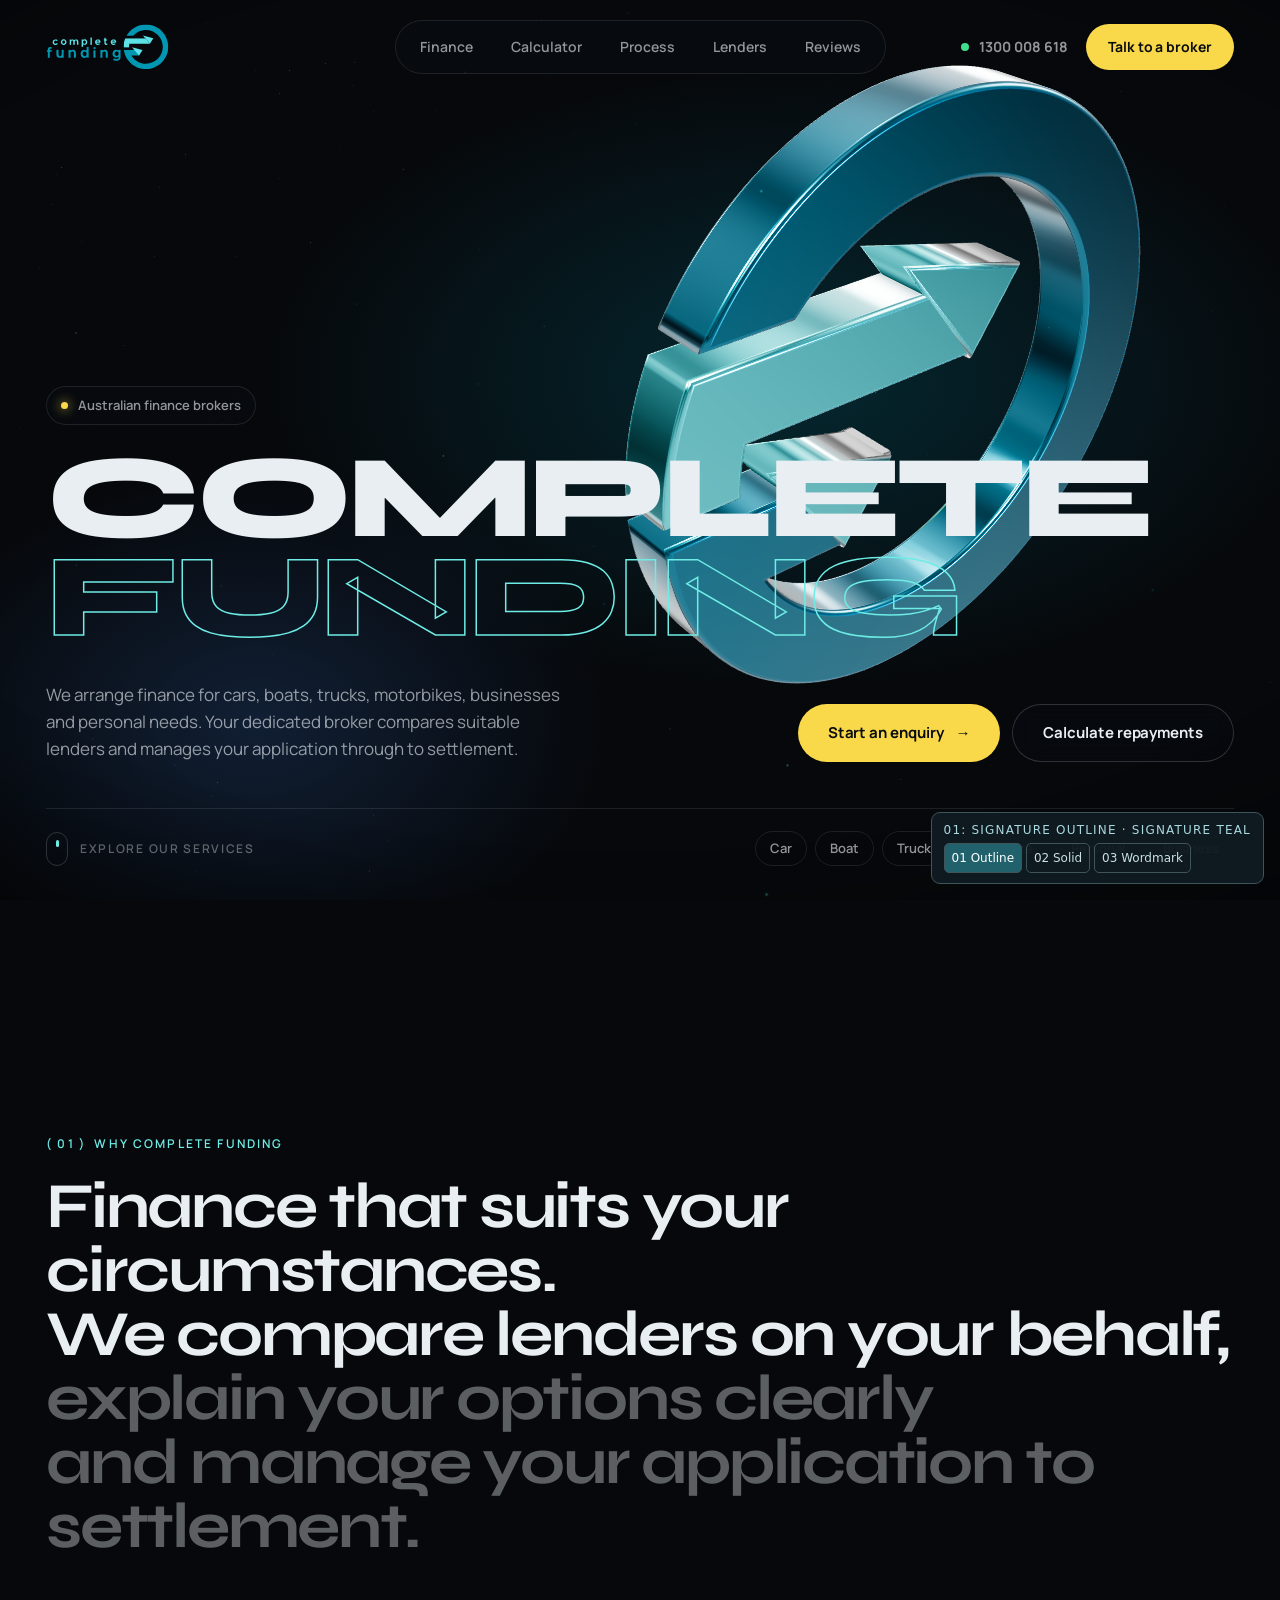
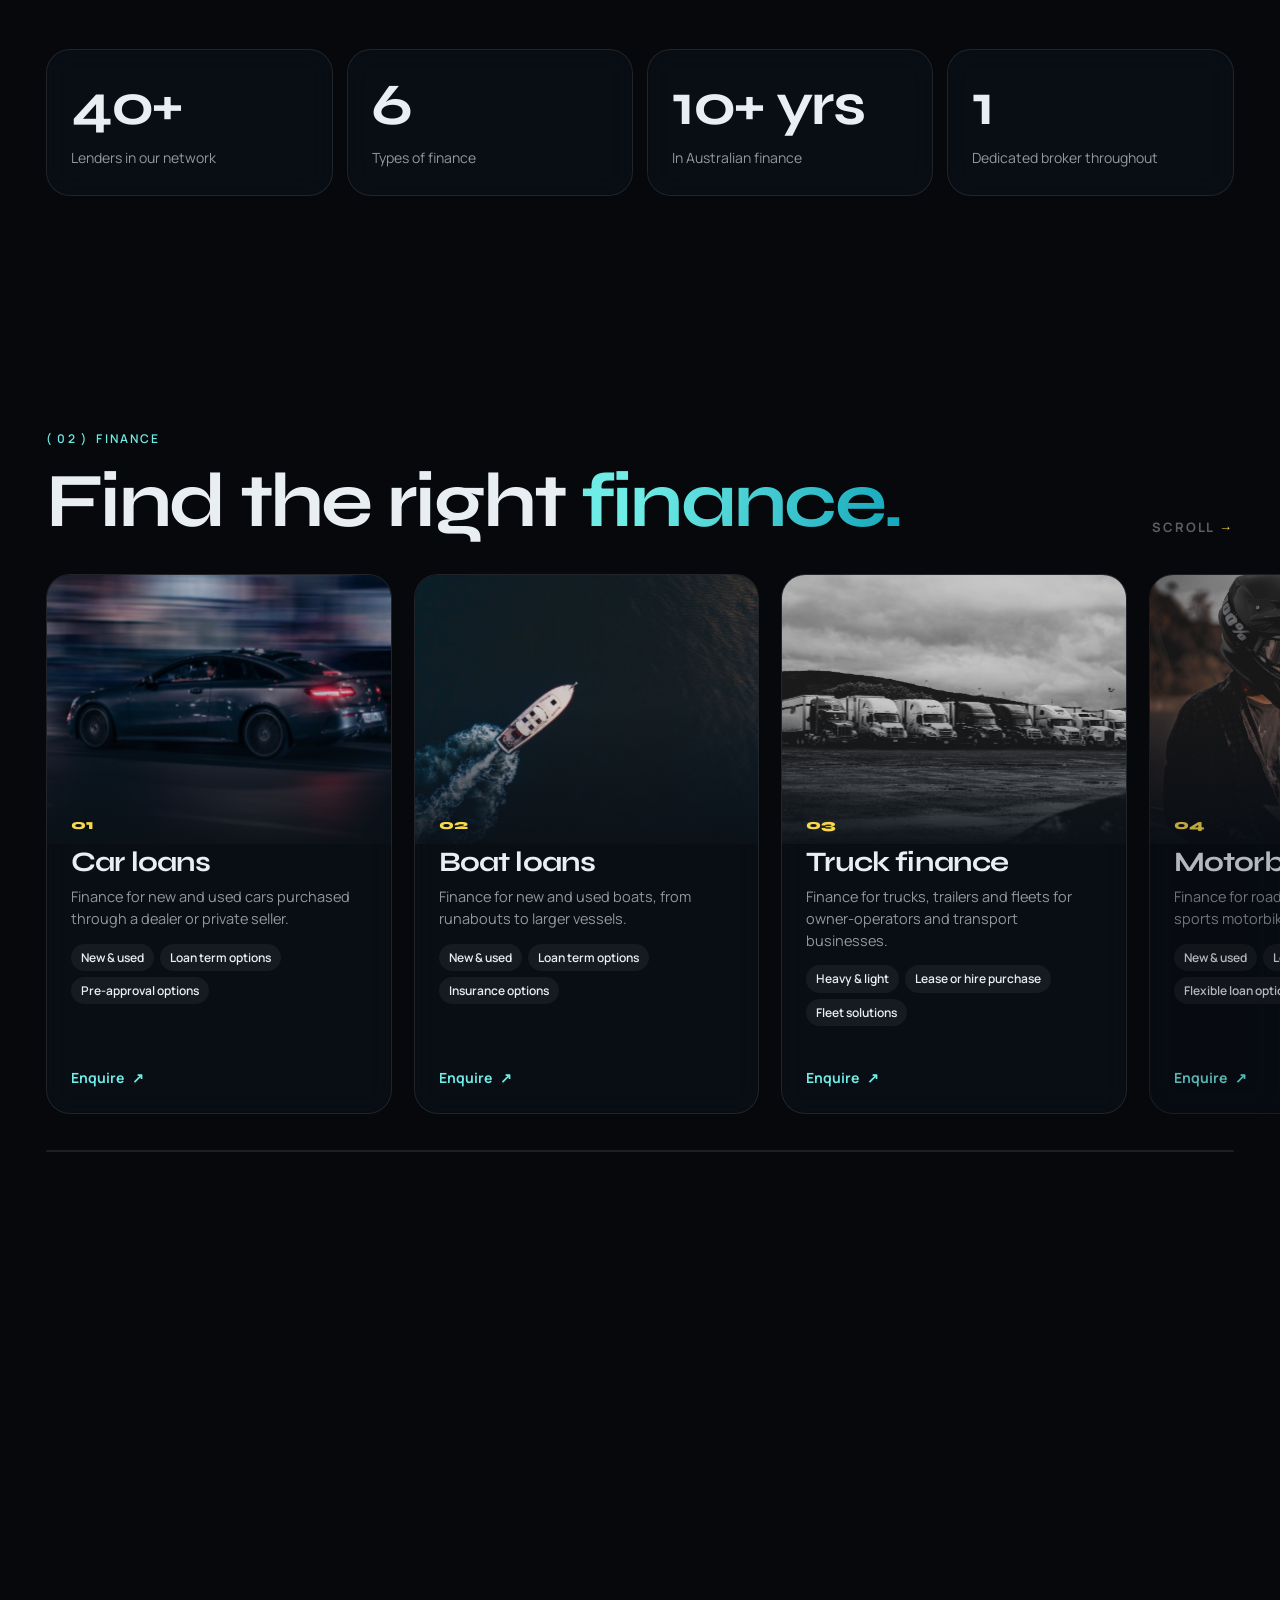
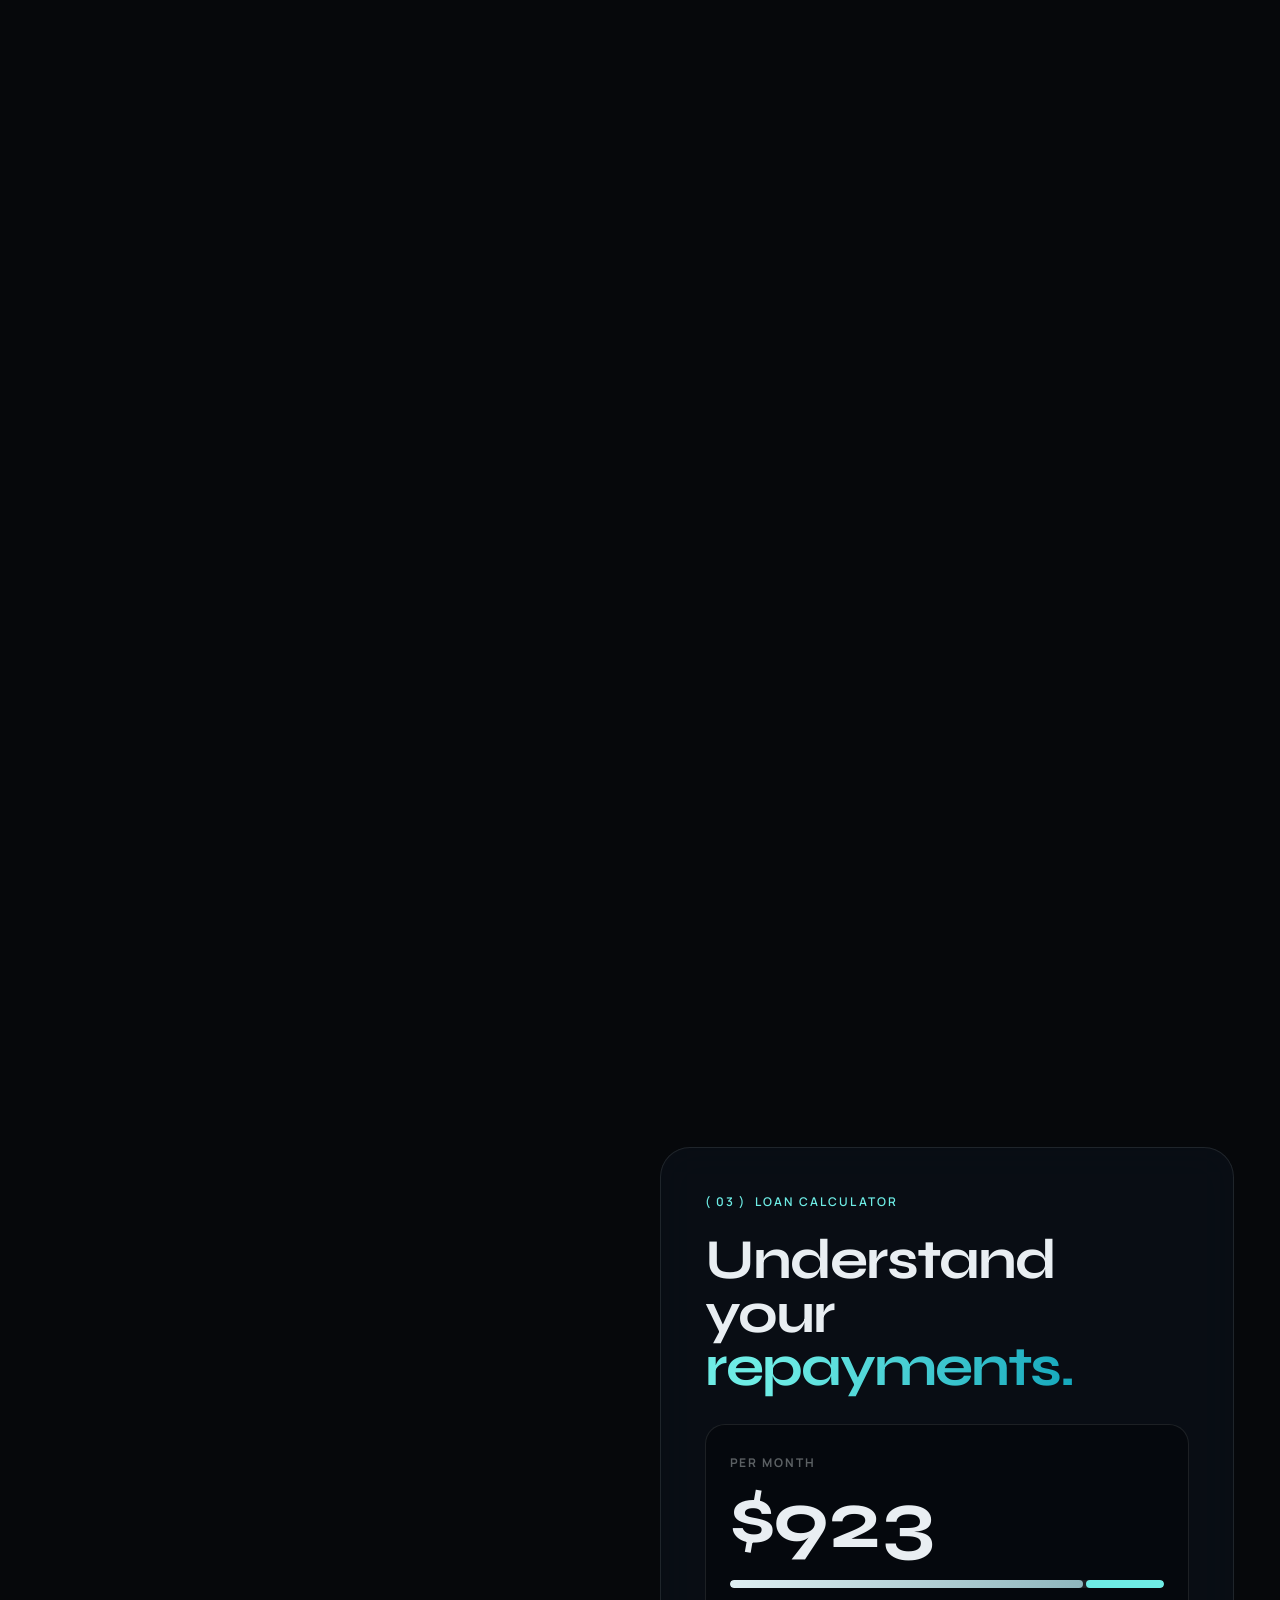
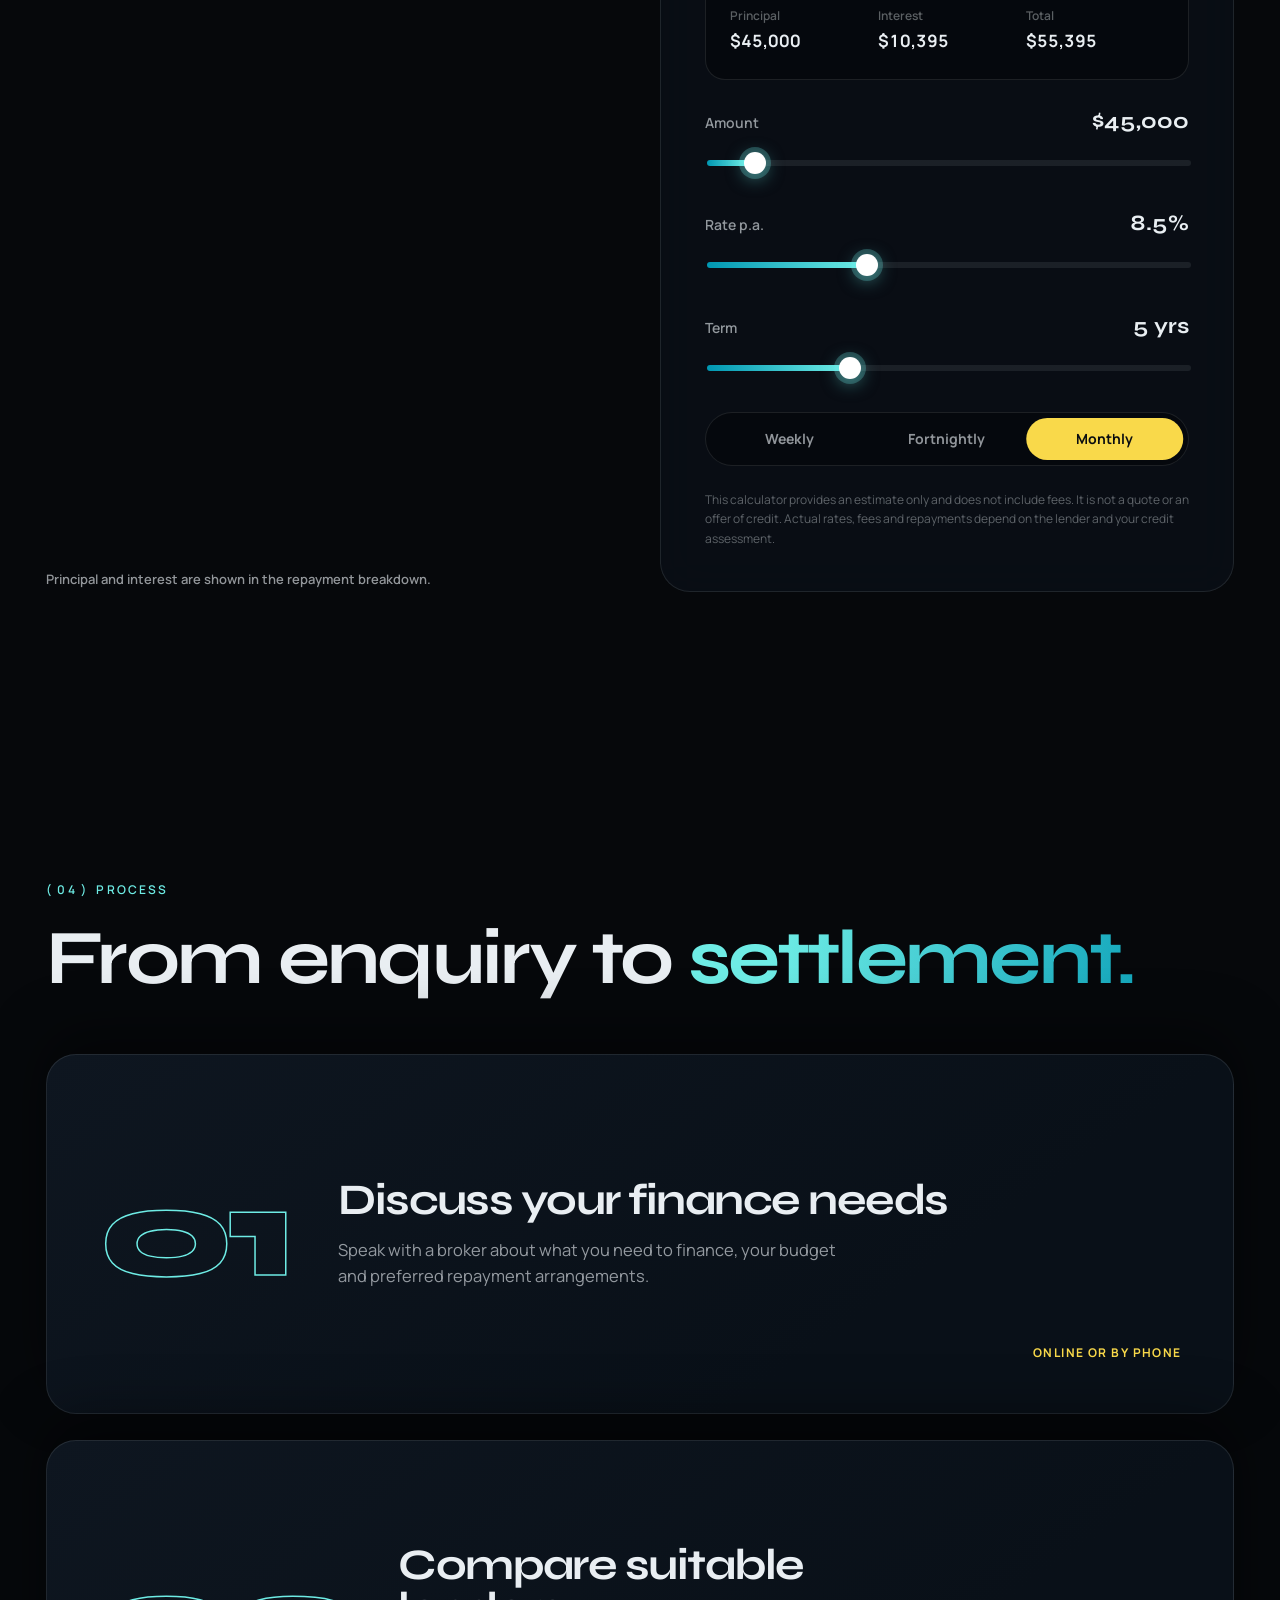
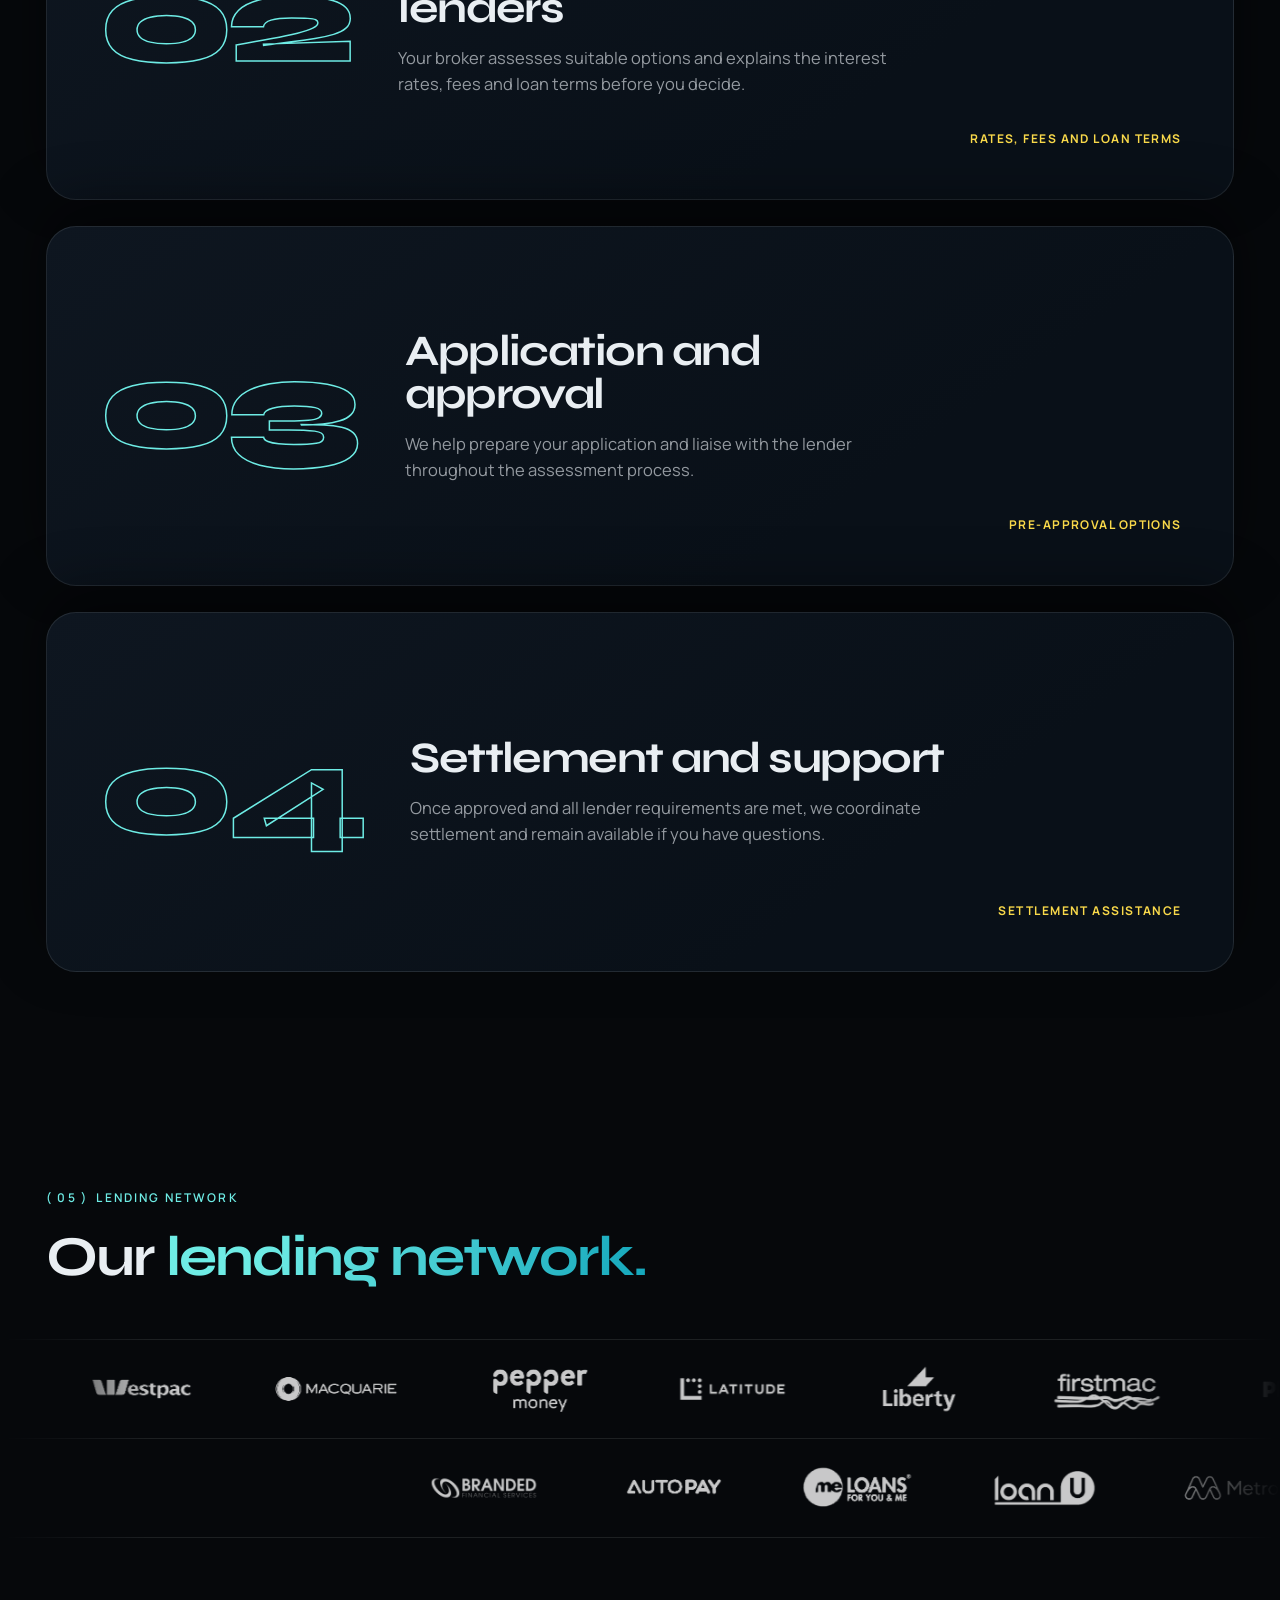
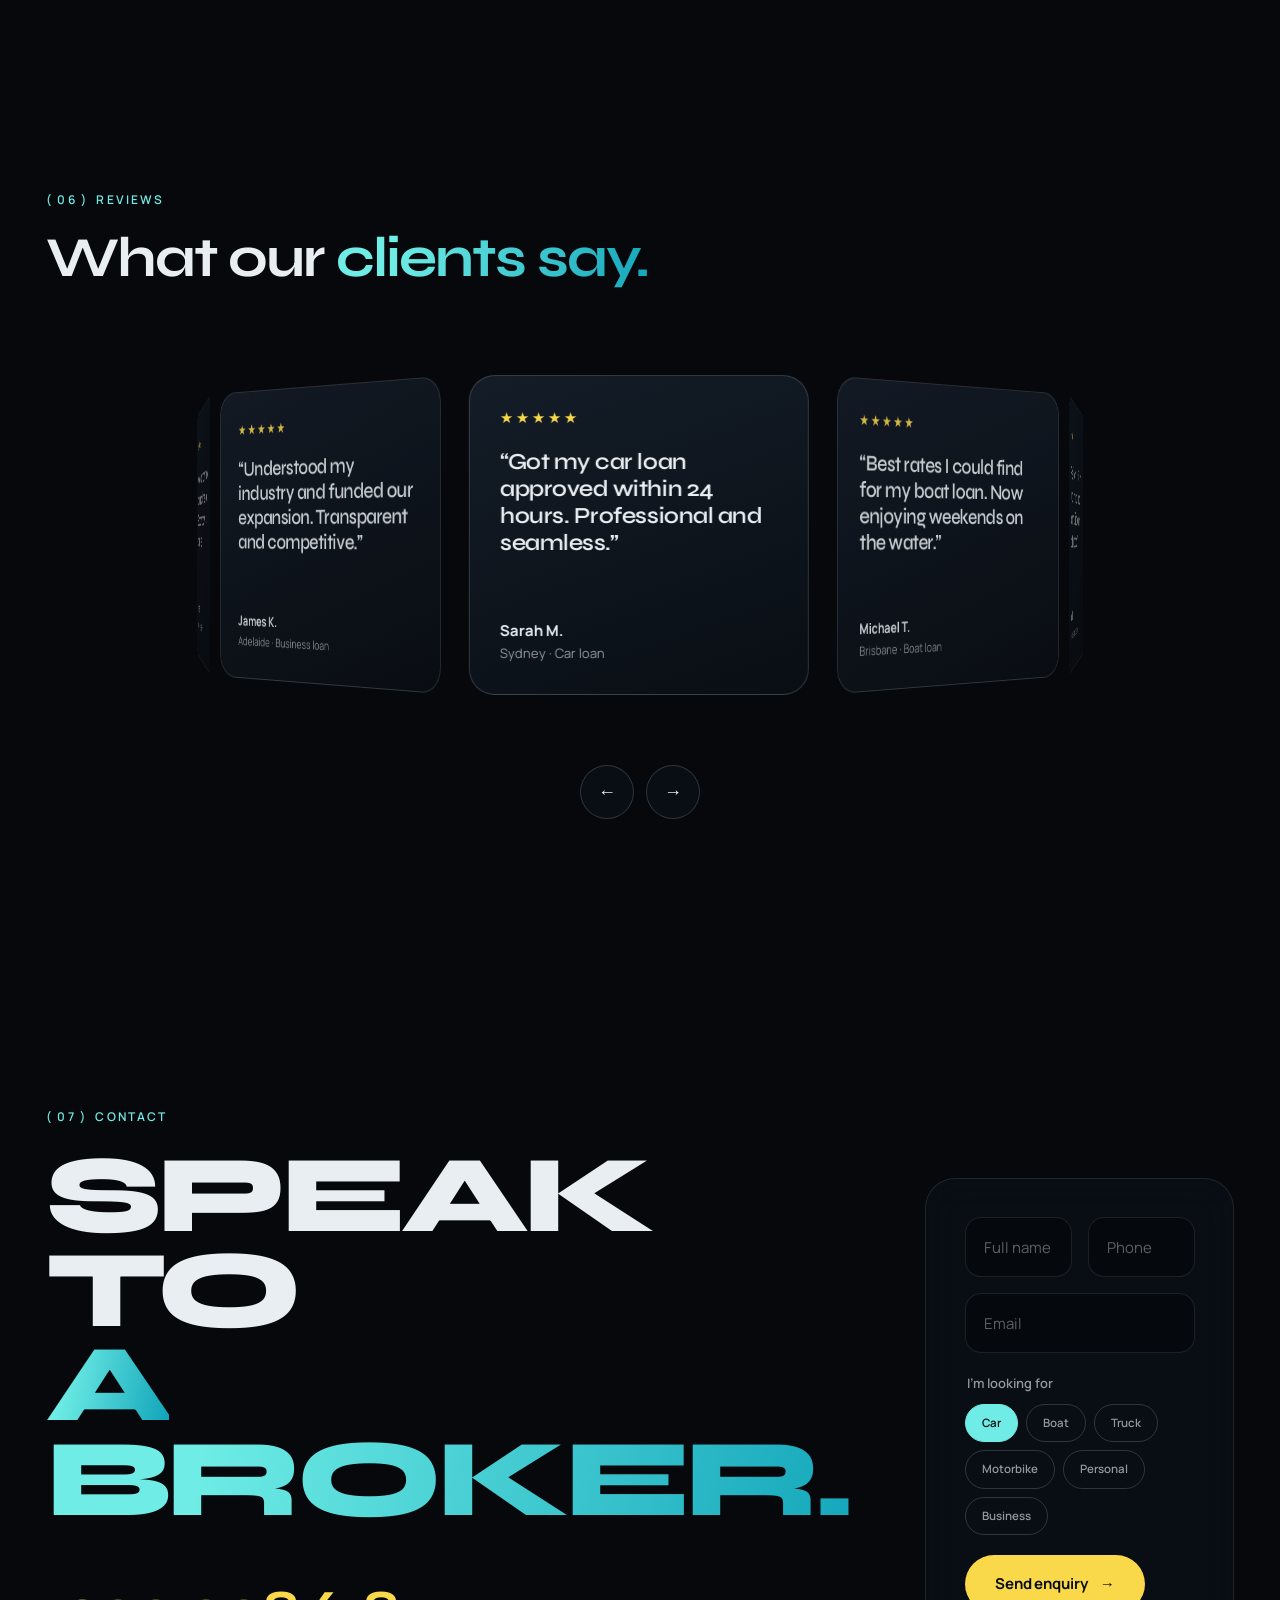
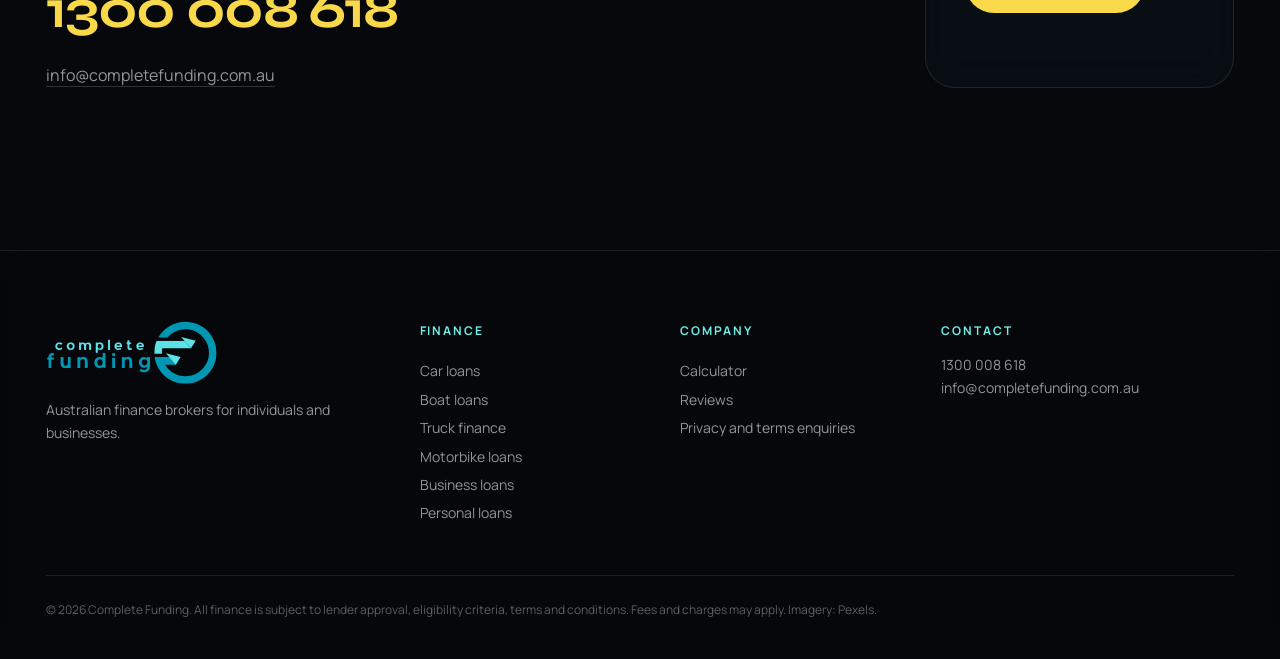
==== commit aaa3eb00: "Edit Complete Funding review copy across all sections and remove unverified placeholders" ====
--- a/orbit/brand-review.html
+++ b/orbit/brand-review.html
@@ -3,8 +3,8 @@
 <head>
   <meta charset="UTF-8">
   <meta name="viewport" content="width=device-width, initial-scale=1">
-  <title>Complete Funding | Australian Finance Brokers — Car, Boat, Truck &amp; Business Loans</title>
-  <meta name="description" content="Complete Funding matches Australians with car, boat, truck, motorbike, personal and business finance across 40+ lenders. One broker, start to settlement.">
+  <title>Complete Funding | Australian Finance Brokers | Car, Boat, Truck &amp; Business Loans</title>
+  <meta name="description" content="Complete Funding is an Australian finance brokerage for car, boat, truck, motorbike, personal and business loans. Compare options with a dedicated broker.">
   <meta name="theme-color" content="#06080b">
   <link rel="canonical" href="https://enterprisestackcom.github.io/completefunding/">
   <meta property="og:type" content="website">
@@ -42,7 +42,7 @@
     <img class="loader__logo" src="assets/img/logo.svg" alt="" width="1366" height="507">
     <div class="loader__count"><span id="load-n">0</span><sup>%</sup></div>
     <div class="loader__bar"><i id="load-bar"></i></div>
-    <p class="loader__note">Preparing your experience</p>
+    <p class="loader__note">Loading Complete Funding</p>
   </div>
 
   <!-- Cursor -->
@@ -59,7 +59,7 @@
     </nav>
     <div class="hdr__cta">
       <a class="hdr__phone" href="tel:1300008618"><span class="pulse"></span>1300 008 618</a>
-      <a class="pill pill--yellow" href="#contact" data-magnetic><span>Get pre-approved</span></a>
+      <a class="pill pill--yellow" href="#contact" data-magnetic><span>Talk to a broker</span></a>
     </div>
     <button class="hdr__menu" type="button" aria-expanded="false" aria-controls="drawer" aria-label="Open menu"><span></span><span></span><span></span></button>
   </header>
@@ -75,18 +75,18 @@
     <!-- HERO -->
     <section class="hero" id="hero">
       <div class="hero__inner">
-        <p class="tag"><span class="tag__dot"></span>Australian finance brokers · 40+ lenders</p>
+        <p class="tag"><span class="tag__dot"></span>Australian finance brokers</p>
         <h1 class="hero__title"><span class="ln">Complete</span> <span class="ln ln--out">Funding</span></h1>
         <div class="hero__row">
-          <p class="hero__lede">Car, boat, truck, motorbike, personal and business finance — matched across more than forty lenders by one broker who stays with you through to settlement.</p>
+          <p class="hero__lede">We arrange finance for cars, boats, trucks, motorbikes, businesses and personal needs. Your dedicated broker compares suitable lenders and manages your application through to settlement.</p>
           <div class="hero__actions">
-            <a class="pill pill--yellow pill--lg" href="#contact" data-magnetic><span>Start my application</span><i aria-hidden="true">→</i></a>
+            <a class="pill pill--yellow pill--lg" href="#contact" data-magnetic><span>Start an enquiry</span><i aria-hidden="true">→</i></a>
             <a class="pill pill--ghost pill--lg" href="#instrument" data-magnetic><span>Calculate repayments</span></a>
           </div>
         </div>
       </div>
       <div class="hero__foot">
-        <div class="hero__scroll" aria-hidden="true"><i></i>Scroll to explore</div>
+        <div class="hero__scroll" aria-hidden="true"><i></i>Explore our services</div>
         <ul class="hero__chips" aria-label="Finance types">
           <li>Car</li><li>Boat</li><li>Truck</li><li>Motorbike</li><li>Personal</li><li>Business</li>
         </ul>
@@ -98,16 +98,16 @@
       <div class="wrap">
         <p class="label">( 01 ) &nbsp;Why Complete Funding</p>
         <h2 class="manifesto__text">
-          <span class="scramble">We don't just find loans.</span>
-          <span class="scramble">We engineer momentum —</span>
-          <span class="scramble dim">matching you with the right lender</span>
-          <span class="scramble dim">and managing every step to settlement.</span>
+          <span class="scramble">Finance that suits your circumstances.</span>
+          <span class="scramble">We compare lenders on your behalf,</span>
+          <span class="scramble dim">explain your options clearly</span>
+          <span class="scramble dim">and manage your application to settlement.</span>
         </h2>
         <div class="metrics">
-          <div class="metric"><strong><span data-count="40">0</span>+</strong><span>Lending partners compared</span></div>
-          <div class="metric"><strong><span data-count="6">0</span></strong><span>Specialist finance categories</span></div>
-          <div class="metric"><strong><span data-count="10">0</span>+ yrs</strong><span>Helping Australians move forward</span></div>
-          <div class="metric"><strong><span data-count="1">0</span></strong><span>Dedicated broker, start to finish</span></div>
+          <div class="metric"><strong><span data-count="40">0</span>+</strong><span>Lenders in our network</span></div>
+          <div class="metric"><strong><span data-count="6">0</span></strong><span>Types of finance</span></div>
+          <div class="metric"><strong><span data-count="10">0</span>+ yrs</strong><span>In Australian finance</span></div>
+          <div class="metric"><strong><span data-count="1">0</span></strong><span>Dedicated broker throughout</span></div>
         </div>
       </div>
     </section>
@@ -117,7 +117,7 @@
       <div class="finance__pin">
         <div class="finance__head wrap">
           <p class="label">( 02 ) &nbsp;Finance</p>
-          <h2 class="h2">Six ways to <span class="grad">move forward.</span></h2>
+          <h2 class="h2">Find the right <span class="grad">finance.</span></h2>
           <p class="finance__hint" aria-hidden="true">Scroll <span>→</span></p>
         </div>
         <div class="finance__track" id="finance-track">
@@ -126,8 +126,8 @@
             <div class="card__body">
               <span class="card__n">01</span>
               <h3>Car loans</h3>
-              <p>New, used, dealer or private sale. Competitive options compared for you.</p>
-              <ul><li>New &amp; used</li><li>Up to 7 years</li><li>Fast pre-approval</li></ul>
+              <p>Finance for new and used cars purchased through a dealer or private seller.</p>
+              <ul><li>New &amp; used</li><li>Loan term options</li><li>Pre-approval options</li></ul>
               <a href="#contact" class="card__link" data-finance="Car loan">Enquire <i>↗</i></a>
             </div>
           </article>
@@ -136,8 +136,8 @@
             <div class="card__body">
               <span class="card__n">02</span>
               <h3>Boat loans</h3>
-              <p>Marine finance for runabouts through to blue-water cruisers.</p>
-              <ul><li>New &amp; used</li><li>Up to 15 years</li><li>Insurance options</li></ul>
+              <p>Finance for new and used boats, from runabouts to larger vessels.</p>
+              <ul><li>New &amp; used</li><li>Loan term options</li><li>Insurance options</li></ul>
               <a href="#contact" class="card__link" data-finance="Boat loan">Enquire <i>↗</i></a>
             </div>
           </article>
@@ -146,7 +146,7 @@
             <div class="card__body">
               <span class="card__n">03</span>
               <h3>Truck finance</h3>
-              <p>Prime movers, trailers and fleets for owner-operators and transport firms.</p>
+              <p>Finance for trucks, trailers and fleets for owner-operators and transport businesses.</p>
               <ul><li>Heavy &amp; light</li><li>Lease or hire purchase</li><li>Fleet solutions</li></ul>
               <a href="#contact" class="card__link" data-finance="Truck finance">Enquire <i>↗</i></a>
             </div>
@@ -156,8 +156,8 @@
             <div class="card__body">
               <span class="card__n">04</span>
               <h3>Motorbike loans</h3>
-              <p>Tourers, adventure and sports bikes with quick, flexible quotes.</p>
-              <ul><li>New &amp; used</li><li>Up to 5 years</li><li>Instant quotes</li></ul>
+              <p>Finance for road, touring, adventure and sports motorbikes.</p>
+              <ul><li>New &amp; used</li><li>Loan term options</li><li>Flexible loan options</li></ul>
               <a href="#contact" class="card__link" data-finance="Motorbike loan">Enquire <i>↗</i></a>
             </div>
           </article>
@@ -166,7 +166,7 @@
             <div class="card__body">
               <span class="card__n">05</span>
               <h3>Business loans</h3>
-              <p>Working capital, equipment and expansion — structured around cash flow.</p>
+              <p>Funding for working capital, equipment purchases and business expansion, with options suited to your cash flow.</p>
               <ul><li>Working capital</li><li>Equipment</li><li>Expansion</li></ul>
               <a href="#contact" class="card__link" data-finance="Business loan">Enquire <i>↗</i></a>
             </div>
@@ -176,13 +176,13 @@
             <div class="card__body">
               <span class="card__n">06</span>
               <h3>Personal loans</h3>
-              <p>$2,000 to $50,000 for travel, renovations or consolidation.</p>
-              <ul><li>Fixed-rate options</li><li>No early exit fees*</li><li>Same-day decisions*</li></ul>
+              <p>Personal finance for travel, renovations, major purchases or debt consolidation.</p>
+              <ul><li>Fixed-rate options</li><li>Repayment options</li><li>Debt consolidation</li></ul>
               <a href="#contact" class="card__link" data-finance="Personal loan">Enquire <i>↗</i></a>
             </div>
           </article>
           <div class="card card--end">
-            <p>Not sure which fits?</p>
+            <p>Need help choosing?</p>
             <a class="pill pill--yellow pill--lg" href="#contact" data-magnetic><span>Talk to a broker</span><i aria-hidden="true">→</i></a>
           </div>
         </div>
@@ -197,7 +197,7 @@
           <p class="instrument__legend">Principal and interest are shown in the repayment breakdown.</p>
         </div>
         <div class="panel">
-          <p class="label">( 03 ) &nbsp;Repayment instrument</p>
+          <p class="label">( 03 ) &nbsp;Loan calculator</p>
           <h2 class="h2 h2--sm">Understand your <span class="grad">repayments.</span></h2>
           <form id="calc" class="calc" onsubmit="return false">
             <div class="calc__display" aria-live="polite">
@@ -228,7 +228,7 @@
               <label><input type="radio" name="freq" value="12" checked><span>Monthly</span></label>
               <i class="seg__thumb" aria-hidden="true"></i>
             </div>
-            <p class="fine">Indicative estimate only — not a quote or offer of credit. Rates, fees and comparison rates vary by lender and are subject to credit assessment.</p>
+            <p class="fine">This calculator provides an estimate only and does not include fees. It is not a quote or an offer of credit. Actual rates, fees and repayments depend on the lender and your credit assessment.</p>
           </form>
         </div>
       </div>
@@ -238,12 +238,12 @@
     <section class="process" id="process">
       <div class="wrap">
         <p class="label">( 04 ) &nbsp;Process</p>
-        <h2 class="h2">From enquiry to <span class="grad">keys in hand.</span></h2>
+        <h2 class="h2">From enquiry to <span class="grad">settlement.</span></h2>
         <div class="stack">
-          <article class="stack__card"><span class="stack__n">01</span><div><h3>Tell us the mission</h3><p>A five-minute conversation about what you are financing, your budget and how you would like to repay.</p></div><span class="stack__meta">~5 min · Online or phone</span></article>
-          <article class="stack__card"><span class="stack__n">02</span><div><h3>We scan the market</h3><p>Your broker compares options from 40+ lenders and presents a shortlist with every rate and fee explained.</p></div><span class="stack__meta">40+ lenders · Clear costs</span></article>
-          <article class="stack__card"><span class="stack__n">03</span><div><h3>Approval &amp; paperwork</h3><p>We manage the application, documents and lender communication so nothing stalls.</p></div><span class="stack__meta">Fast pre-approval</span></article>
-          <article class="stack__card"><span class="stack__n">04</span><div><h3>Settle and go</h3><p>Funds are released, the seller is paid and you collect the keys. We stay on call after settlement.</p></div><span class="stack__meta">Settlement · Ongoing support</span></article>
+          <article class="stack__card"><span class="stack__n">01</span><div><h3>Discuss your finance needs</h3><p>Speak with a broker about what you need to finance, your budget and preferred repayment arrangements.</p></div><span class="stack__meta">Online or by phone</span></article>
+          <article class="stack__card"><span class="stack__n">02</span><div><h3>Compare suitable lenders</h3><p>Your broker assesses suitable options and explains the interest rates, fees and loan terms before you decide.</p></div><span class="stack__meta">Rates, fees and loan terms</span></article>
+          <article class="stack__card"><span class="stack__n">03</span><div><h3>Application and approval</h3><p>We help prepare your application and liaise with the lender throughout the assessment process.</p></div><span class="stack__meta">Pre-approval options</span></article>
+          <article class="stack__card"><span class="stack__n">04</span><div><h3>Settlement and support</h3><p>Once approved and all lender requirements are met, we coordinate settlement and remain available if you have questions.</p></div><span class="stack__meta">Settlement assistance</span></article>
         </div>
       </div>
     </section>
@@ -252,7 +252,7 @@
     <section class="lenders" id="lenders">
       <div class="wrap lenders__head">
         <p class="label">( 05 ) &nbsp;Lending network</p>
-        <h2 class="h2 h2--sm">40+ lenders. <span class="grad">One application.</span></h2>
+        <h2 class="h2 h2--sm">Our <span class="grad">lending network.</span></h2>
       </div>
       <div class="marquee" data-dir="-1" aria-label="Lending partners">
         <div class="marquee__track">
@@ -270,7 +270,7 @@
     <section class="reviews" id="reviews">
       <div class="wrap reviews__head">
         <p class="label">( 06 ) &nbsp;Reviews</p>
-        <h2 class="h2 h2--sm">Rated <span class="grad">five stars</span> by people on the move.</h2>
+        <h2 class="h2 h2--sm">What our <span class="grad">clients say.</span></h2>
       </div>
       <div class="carousel" id="carousel" data-cursor="Drag">
         <div class="carousel__ring" id="carousel-ring">
@@ -279,7 +279,7 @@
           <figure class="rv"><div class="rv__stars" aria-label="5 out of 5 stars">★★★★★</div><blockquote>“Flexible terms for my truck finance. Great communication and fast approval.”</blockquote><figcaption><b>David L.</b>Melbourne · Truck finance</figcaption></figure>
           <figure class="rv"><div class="rv__stars" aria-label="5 out of 5 stars">★★★★★</div><blockquote>“Consolidated my debts at a much better rate. Support was always available.”</blockquote><figcaption><b>Emma R.</b>Perth · Personal loan</figcaption></figure>
           <figure class="rv"><div class="rv__stars" aria-label="5 out of 5 stars">★★★★★</div><blockquote>“Understood my industry and funded our expansion. Transparent and competitive.”</blockquote><figcaption><b>James K.</b>Adelaide · Business loan</figcaption></figure>
-          <figure class="rv"><div class="rv__stars" aria-label="5 out of 5 stars">★★★★★</div><blockquote>“One broker, one phone call, and forty lenders working for us. Effortless.”</blockquote><figcaption><b>Your story</b>Could be next</figcaption></figure>
+          
         </div>
       </div>
       <div class="carousel__ctrl">
@@ -292,8 +292,8 @@
     <section class="contact" id="contact">
       <div class="wrap contact__grid">
         <div>
-          <p class="label">( 07 ) &nbsp;Launch</p>
-          <h2 class="contact__title"><span class="ln">Ready</span><span class="ln">when <span class="grad">you are.</span></span></h2>
+          <p class="label">( 07 ) &nbsp;Contact</p>
+          <h2 class="contact__title"><span class="ln">Speak to</span><span class="ln"><span class="grad">a broker.</span></span></h2>
           <a class="contact__phone" href="tel:1300008618" data-magnetic>1300 008 618</a>
           <p class="contact__mail"><a href="mailto:info@completefunding.com.au">info@completefunding.com.au</a></p>
         </div>
@@ -323,13 +323,13 @@
     <div class="wrap ftr__grid">
       <div class="ftr__brand">
         <img src="assets/img/logo.svg" alt="Complete Funding" width="1366" height="507" loading="lazy">
-        <p>Your trusted Australian finance partner for over a decade.</p>
+        <p>Australian finance brokers for individuals and businesses.</p>
       </div>
       <nav aria-label="Footer"><h4>Finance</h4><a href="#finance">Car loans</a><a href="#finance">Boat loans</a><a href="#finance">Truck finance</a><a href="#finance">Motorbike loans</a><a href="#finance">Business loans</a><a href="#finance">Personal loans</a></nav>
-      <nav aria-label="Company"><h4>Company</h4><a href="#instrument">Calculator</a><a href="#reviews">Reviews</a><a href="#">Privacy policy</a><a href="#">Terms &amp; conditions</a></nav>
-      <div><h4>Licensing</h4><p>ABN 12 345 678 901<br>ACN 123 456 789<br>Australian Credit Licence 123456</p><p class="ftr__badges"><span>ASIC regulated</span><span>AFCA member</span><span>MFAA member</span></p></div>
+      <nav aria-label="Company"><h4>Company</h4><a href="#instrument">Calculator</a><a href="#reviews">Reviews</a><a href="mailto:info@completefunding.com.au?subject=Privacy%20and%20terms%20enquiry">Privacy and terms enquiries</a></nav>
+      <div><h4>Contact</h4><p><a href="tel:1300008618">1300 008 618</a><br><a href="mailto:info@completefunding.com.au">info@completefunding.com.au</a></p></div>
     </div>
-    <div class="wrap ftr__legal">© <span id="year">2026</span> Complete Funding. Responsible lending under the National Consumer Credit Protection Act. *Subject to lender criteria. Imagery: Pexels (free licence).</div>
+    <div class="wrap ftr__legal">© <span id="year">2026</span> Complete Funding. All finance is subject to lender approval, eligibility criteria, terms and conditions. Fees and charges may apply. Imagery: Pexels.</div>
   </footer>
 
   <script src="assets/vendor/gsap.min.js"></script>
@@ -337,6 +337,6 @@
   <script src="assets/vendor/SplitText.min.js"></script>
   <script src="assets/vendor/lenis.min.js"></script>
   <script src="assets/js/scene-emblem-v3.js"></script>
-  <script src="assets/js/site.js"></script>
-<nav class="cf-review" aria-label="Headline design review"><span id="cf-mode">Signature Teal · Headline review</span><div><a href="?design=1&amp;hero=1">01 Outline</a> <a href="?design=1&amp;hero=2">02 Solid</a> <a href="?design=1&amp;hero=3">03 Wordmark</a></div></nav><script>(()=>{const k=Number(document.documentElement.dataset.hero)||1;const p=document.querySelector(".cf-review");p.querySelectorAll("a")[k-1].setAttribute("aria-current","page");p.querySelector("span").textContent=["01 — Signature Outline","02 — Solid Authority","03 — Executive Wordmark"][k-1]+" · Signature Teal"})();</script></body>
+  <script src="assets/js/site-brand-review.js"></script>
+<nav class="cf-review" aria-label="Headline design review"><span id="cf-mode">Signature Teal · Headline review</span><div><a href="?design=1&amp;hero=1">01 Outline</a> <a href="?design=1&amp;hero=2">02 Solid</a> <a href="?design=1&amp;hero=3">03 Wordmark</a></div></nav><script>(()=>{const k=Number(document.documentElement.dataset.hero)||1;const p=document.querySelector(".cf-review");p.querySelectorAll("a")[k-1].setAttribute("aria-current","page");p.querySelector("span").textContent=["01: Signature Outline","02: Solid Authority","03: Executive Wordmark"][k-1]+" · Signature Teal"})();</script></body>
 </html>
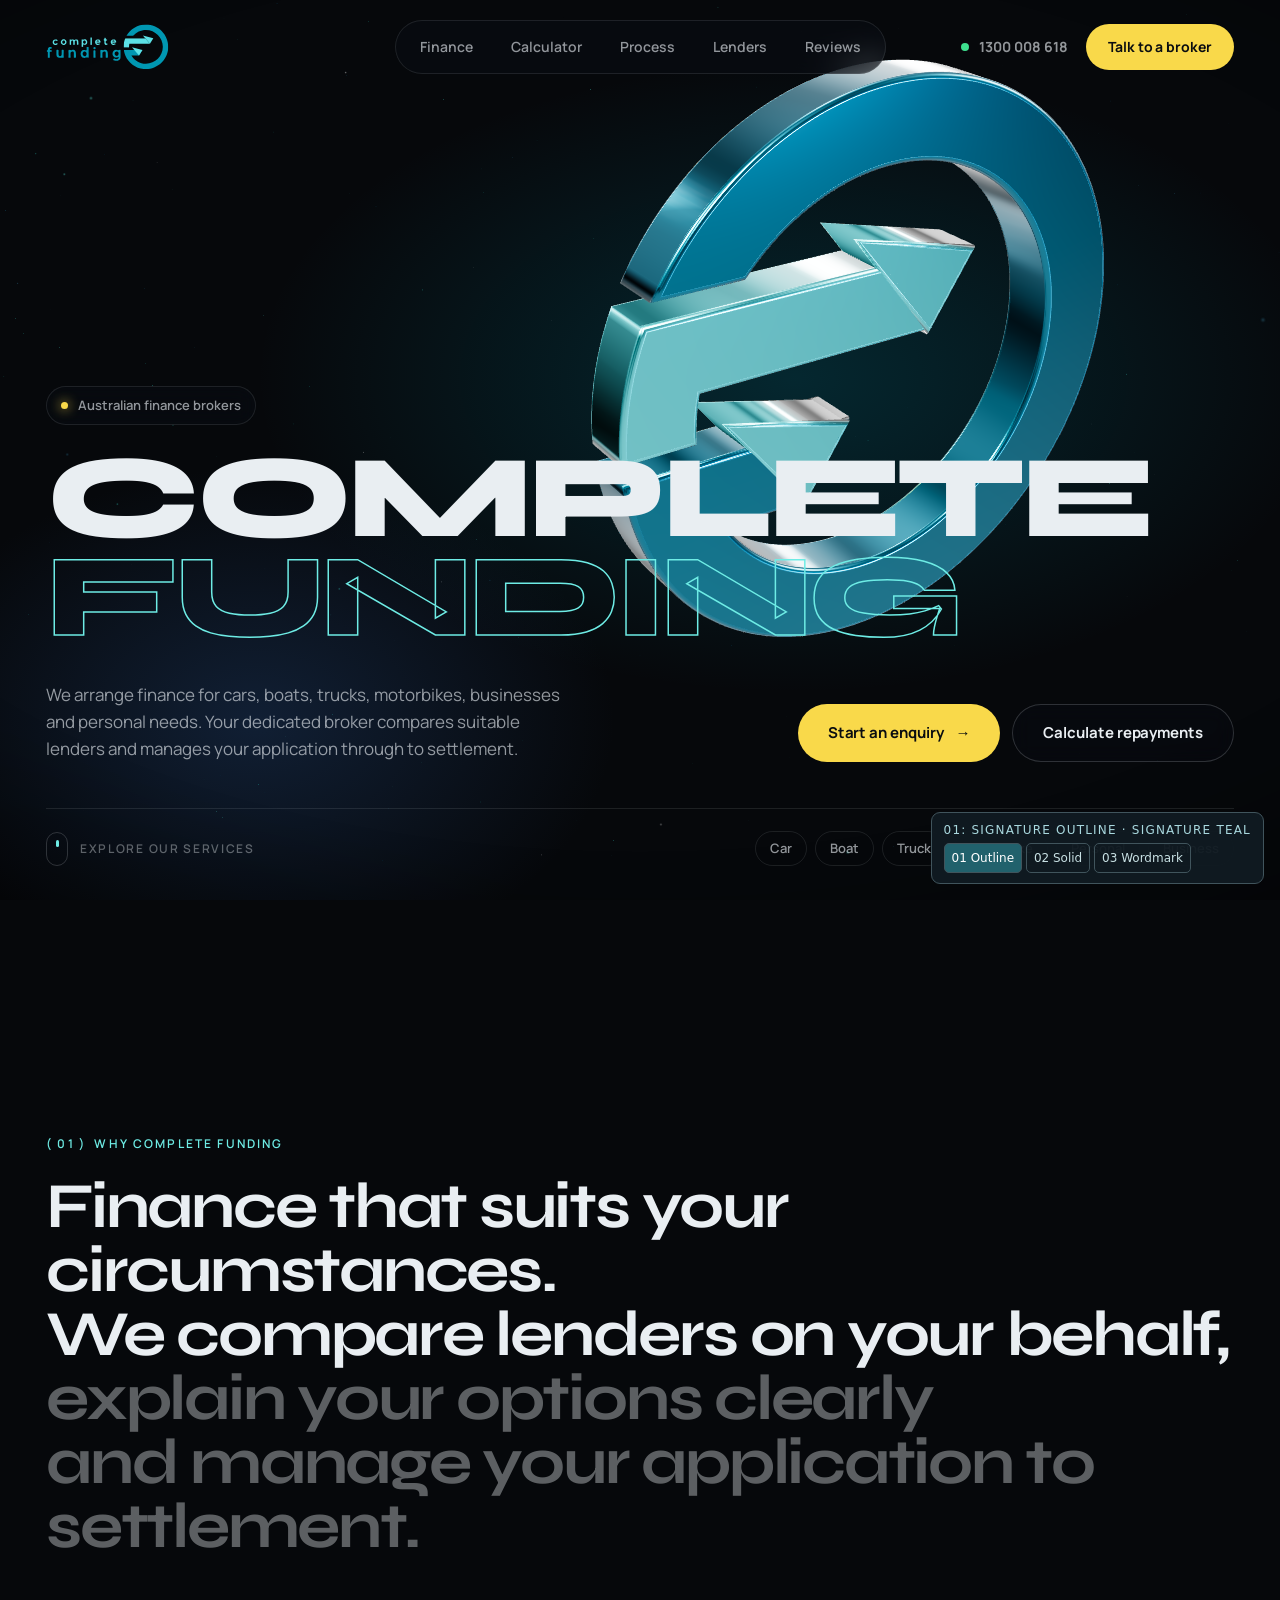
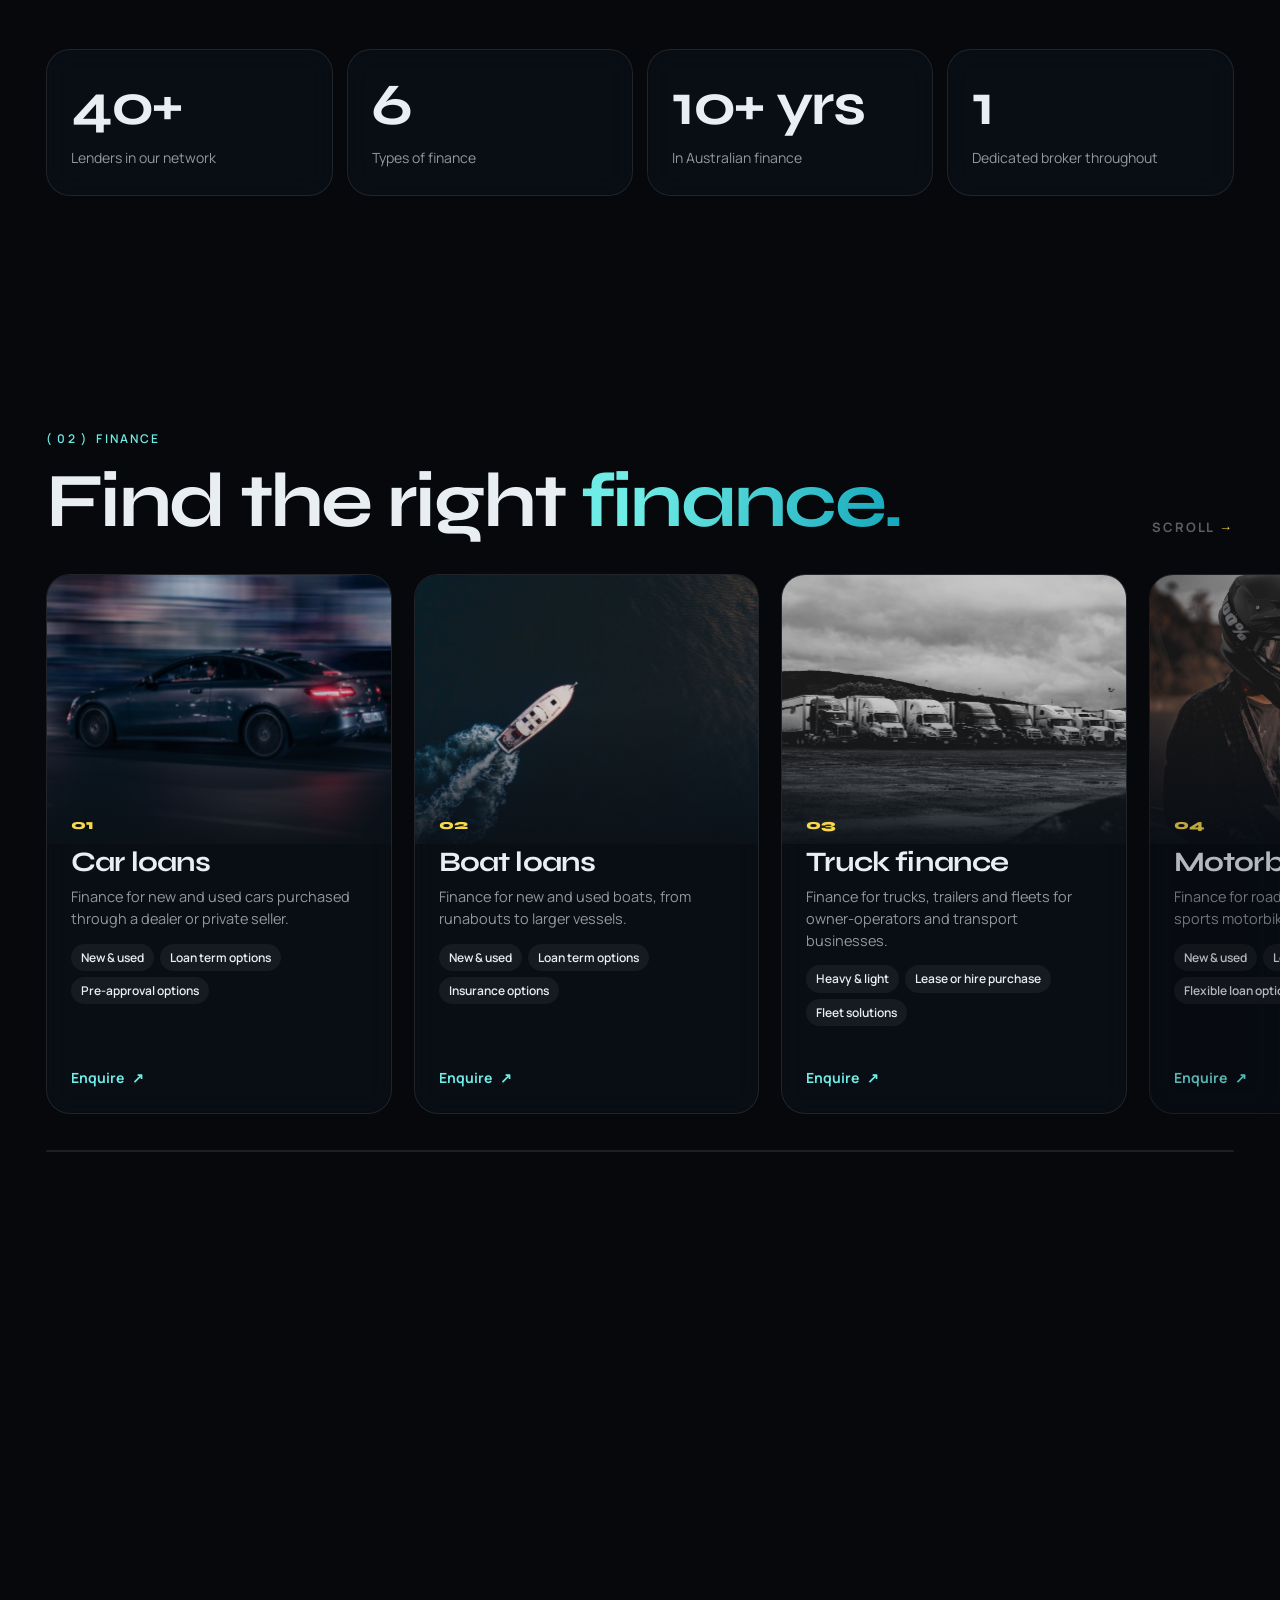
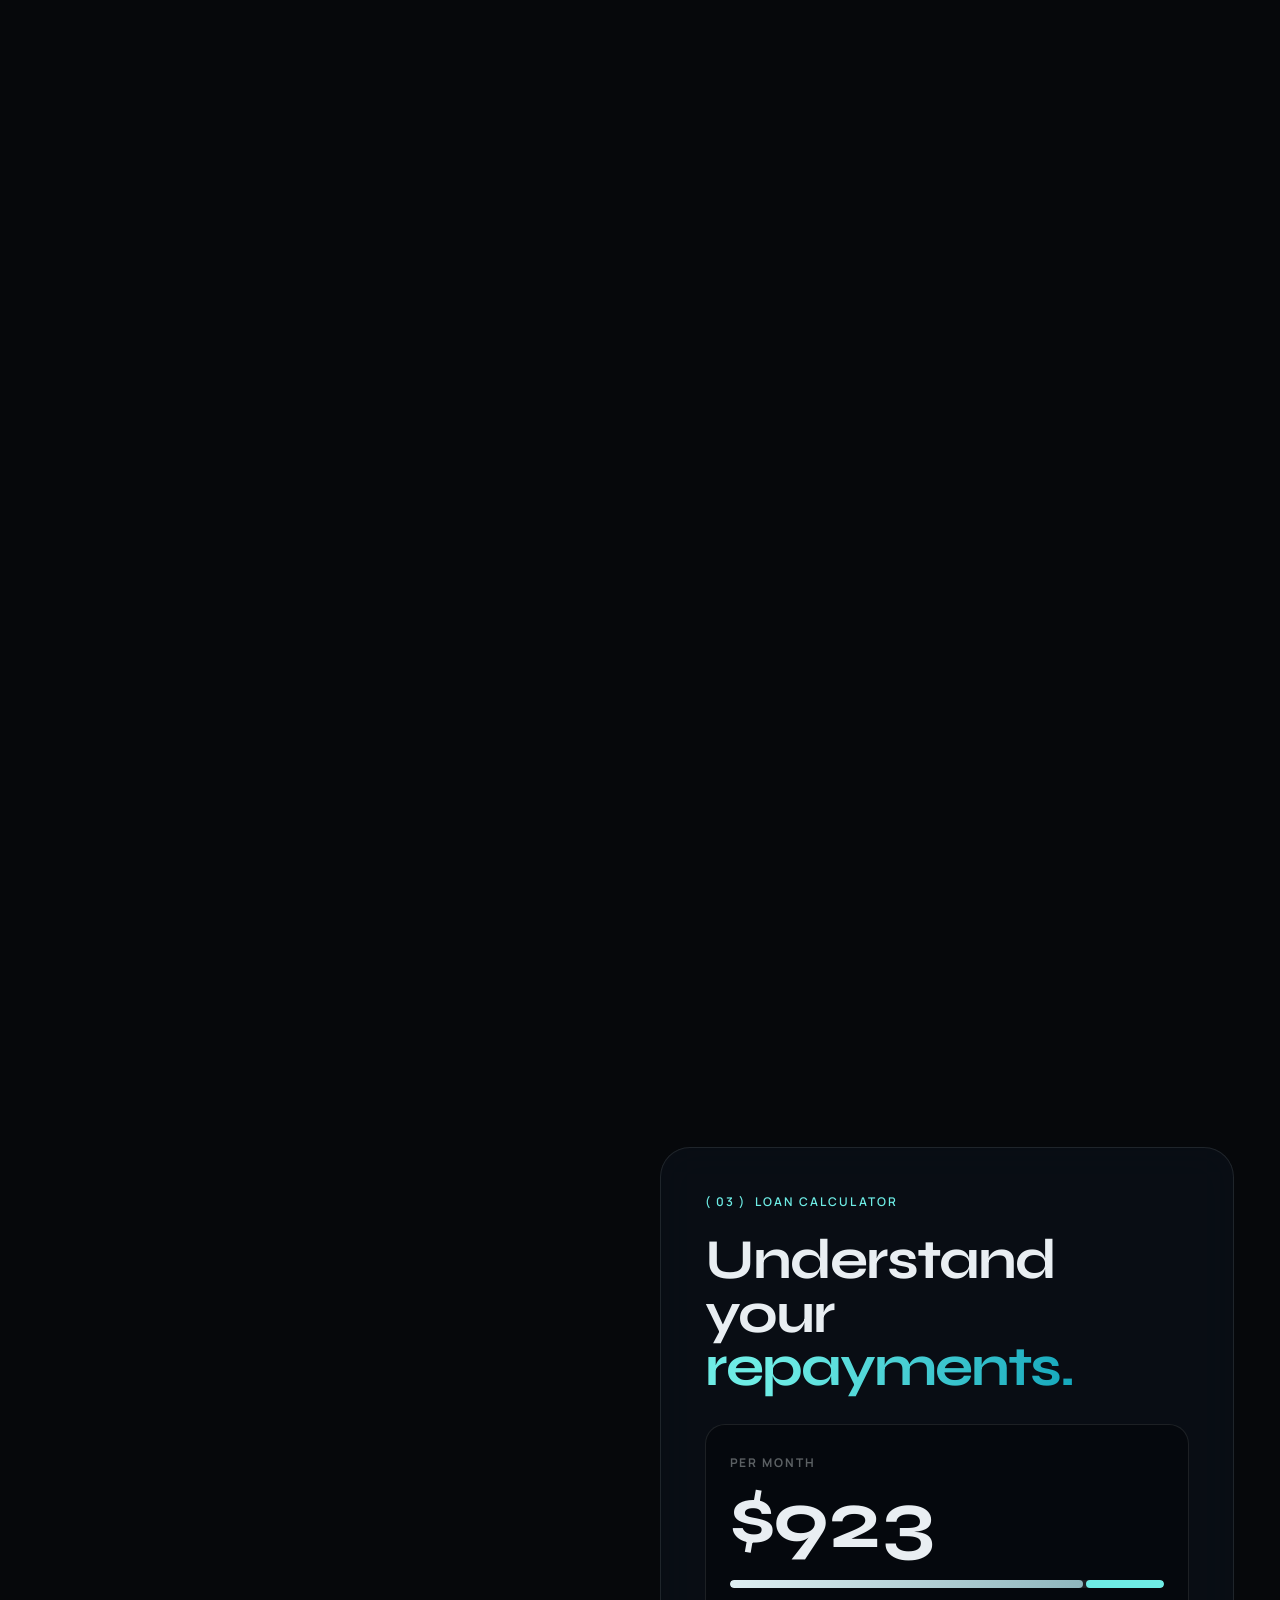
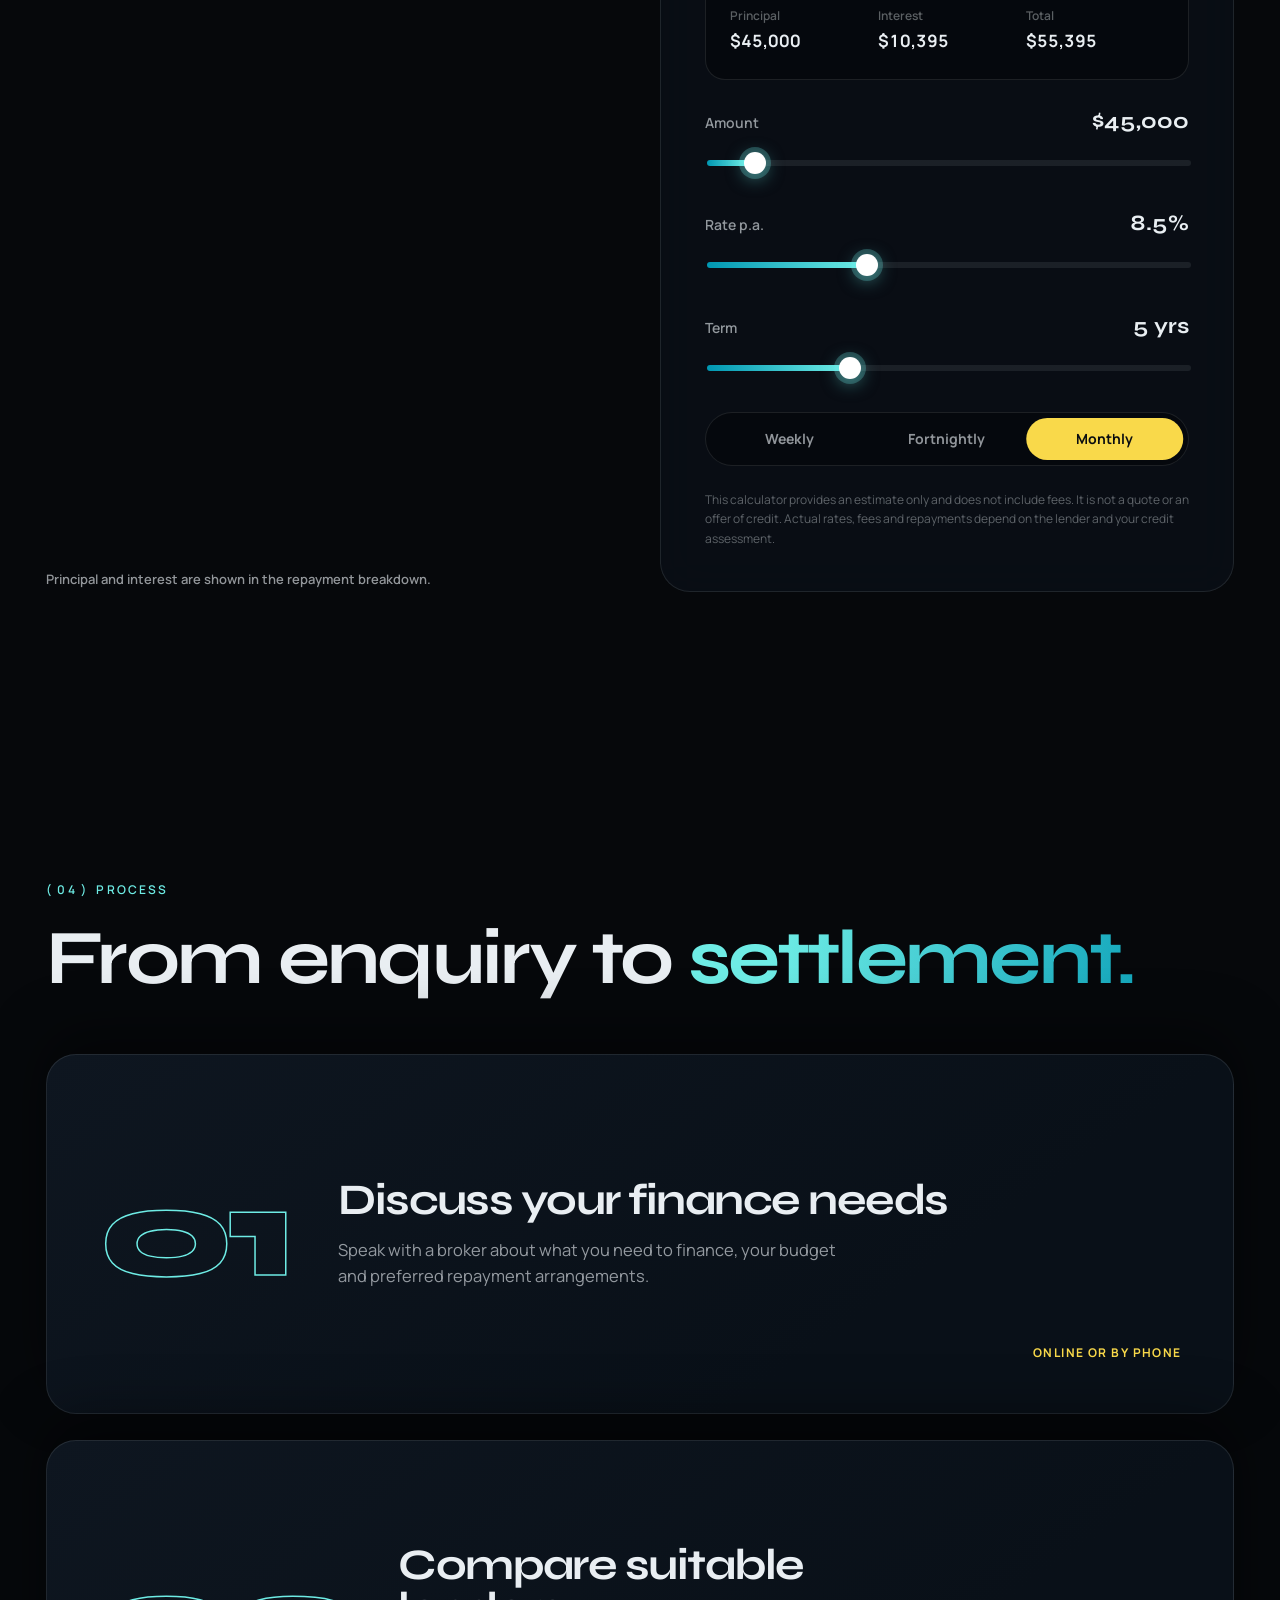
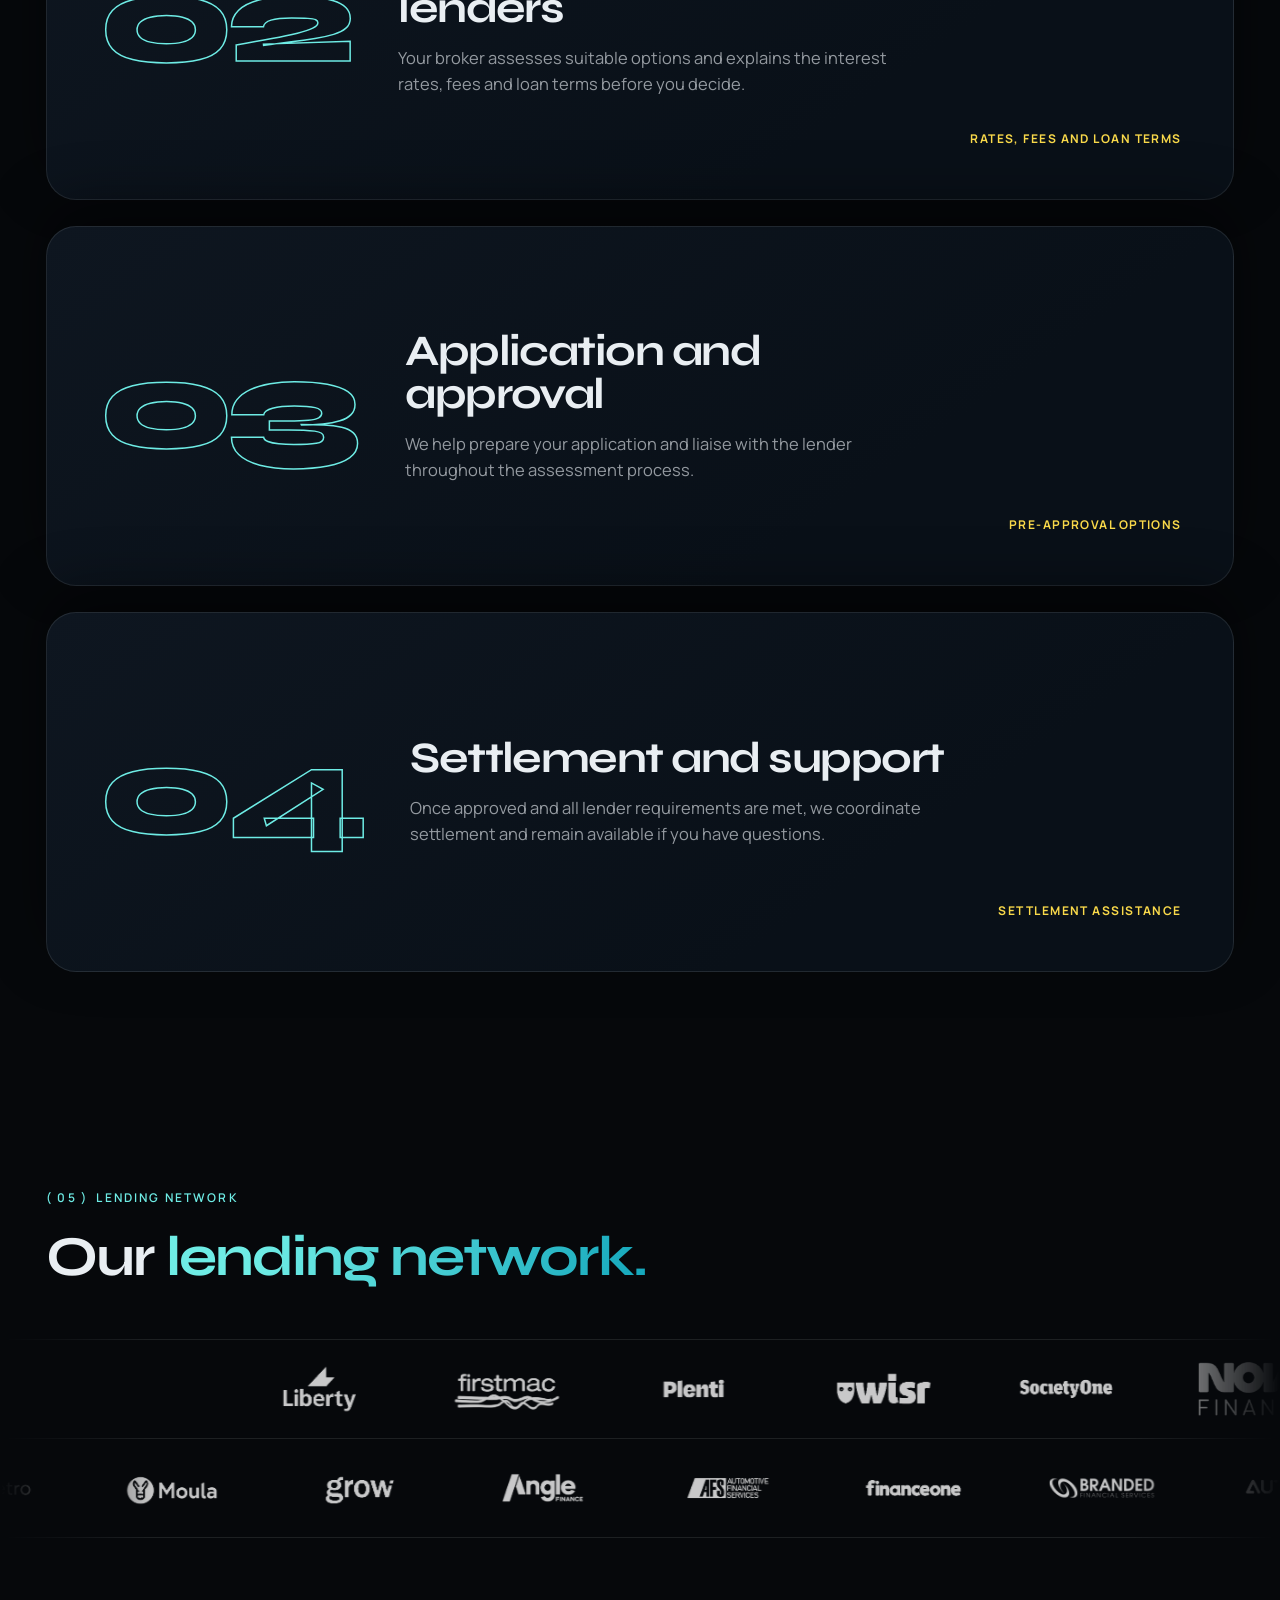
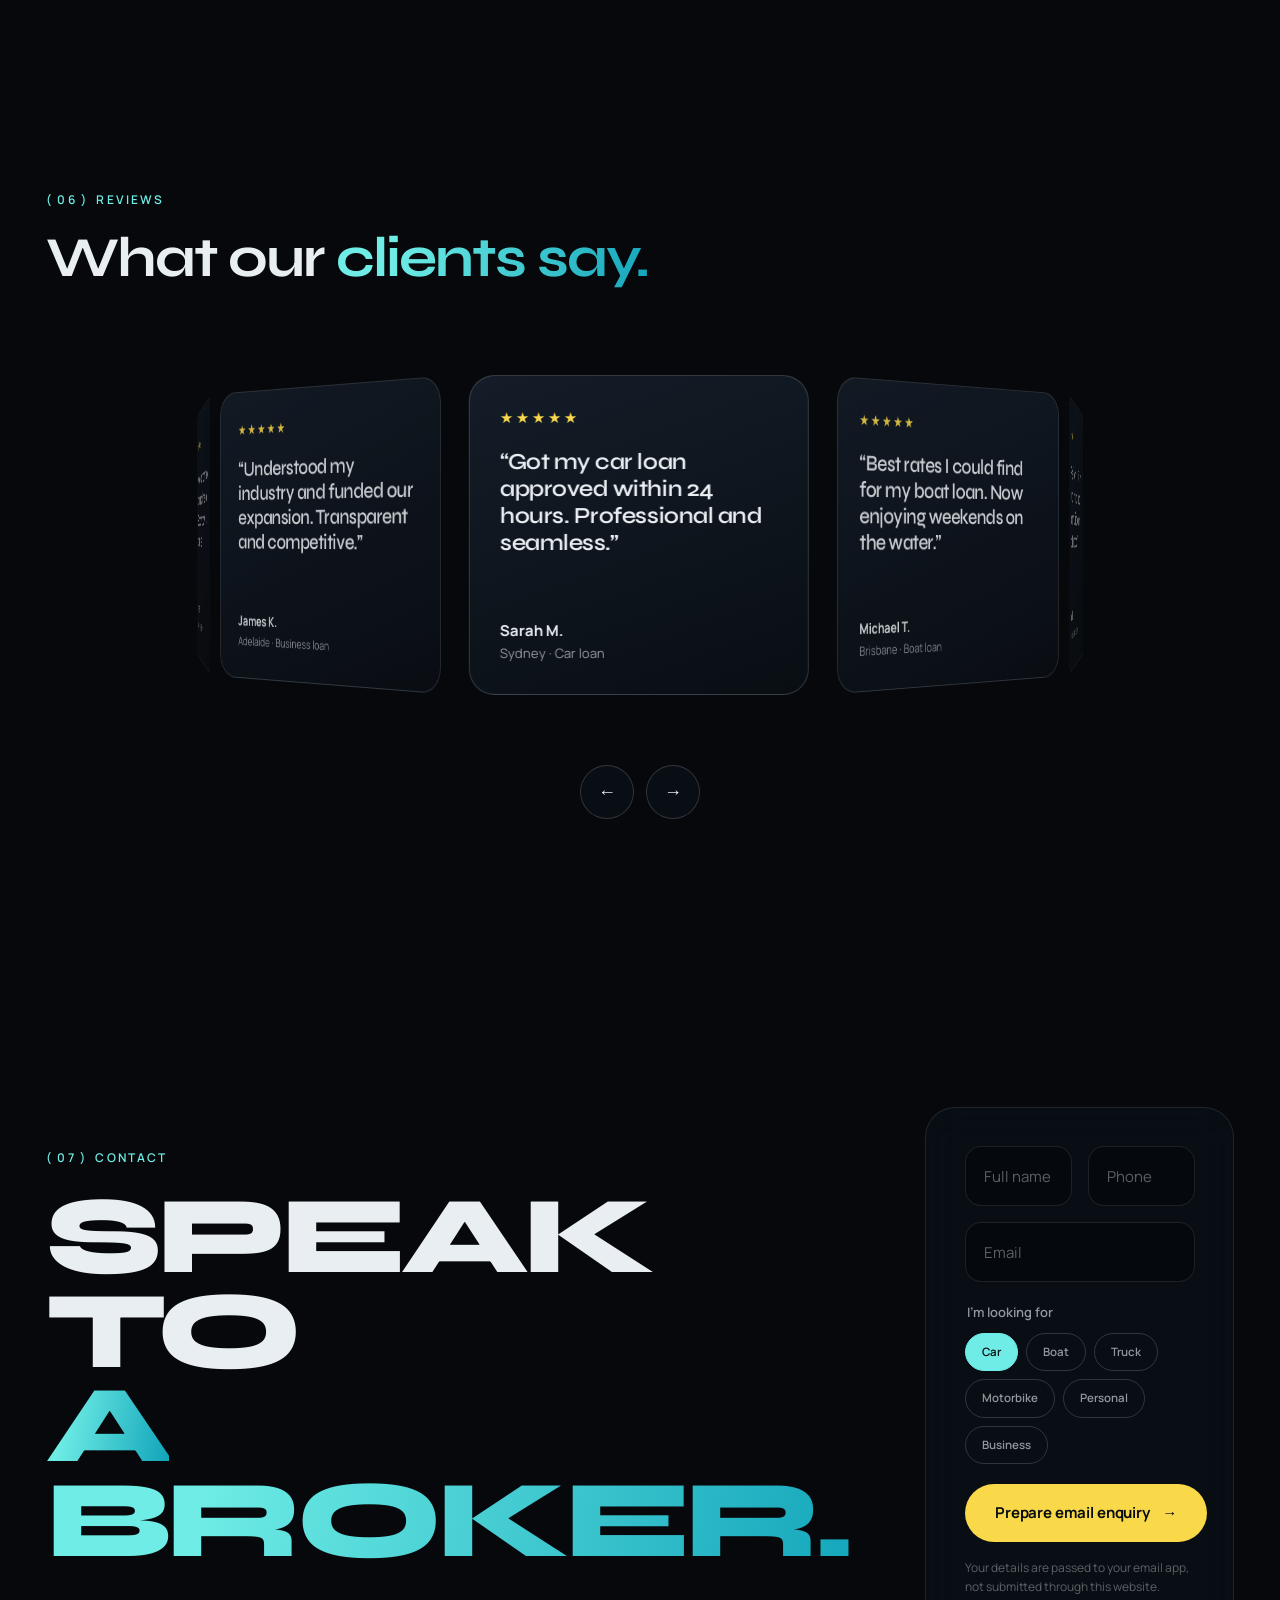
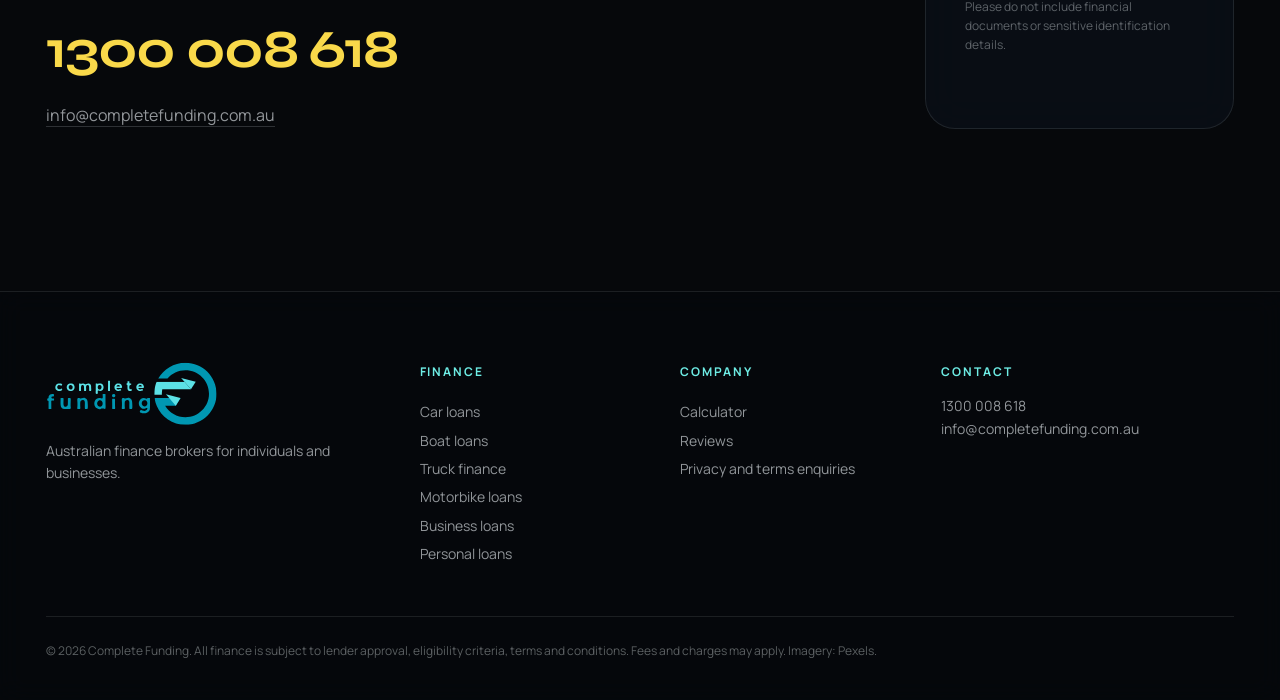
==== commit f4d3b490: "Enforce browser content security policy and fail closed enquiry controls" ====
--- a/orbit/brand-review.html
+++ b/orbit/brand-review.html
@@ -1,12 +1,14 @@
 <!DOCTYPE html>
-<html lang="en-AU">
+<html lang="en-AU" data-review="brand">
 <head>
   <meta charset="UTF-8">
+  <meta http-equiv="Content-Security-Policy" content="default-src 'none'; script-src 'self'; script-src-attr 'none'; style-src 'self' 'unsafe-inline'; img-src 'self' data: blob:; font-src 'self'; connect-src 'none'; object-src 'none'; base-uri 'none'; form-action 'none'; frame-src 'none'; worker-src 'none'; media-src 'self'; manifest-src 'none'; upgrade-insecure-requests">
+  <meta name="referrer" content="no-referrer">
   <meta name="viewport" content="width=device-width, initial-scale=1">
   <title>Complete Funding | Australian Finance Brokers | Car, Boat, Truck &amp; Business Loans</title>
   <meta name="description" content="Complete Funding is an Australian finance brokerage for car, boat, truck, motorbike, personal and business loans. Compare options with a dedicated broker.">
   <meta name="theme-color" content="#06080b">
-  <link rel="canonical" href="https://enterprisestackcom.github.io/completefunding/">
+  <link rel="canonical" href="https://bakebread.github.io/completefunding/">
   <meta property="og:type" content="website">
   <meta property="og:title" content="Complete Funding | Australian Finance Brokers">
   <meta property="og:description" content="Car, boat, truck, motorbike, personal and business finance across Australia.">
@@ -15,7 +17,7 @@
   <link rel="preload" href="assets/fonts/manrope-latin-wght-normal.woff2" as="font" type="font/woff2" crossorigin>
   <link rel="stylesheet" href="assets/css/site.css">
   <script type="application/ld+json">
-  {"@context":"https://schema.org","@type":"FinancialService","name":"Complete Funding","url":"https://enterprisestackcom.github.io/completefunding/","telephone":"+61-1300-008-618","email":"info@completefunding.com.au","areaServed":"AU"}
+  {"@context":"https://schema.org","@type":"FinancialService","name":"Complete Funding","url":"https://bakebread.github.io/completefunding/","telephone":"+61-1300-008-618","email":"info@completefunding.com.au","areaServed":"AU"}
   </script>
 <meta name="robots" content="noindex,nofollow"><style>#cf-emblem{position:fixed;left:50%;top:50%;width:min(68vh,48vw);aspect-ratio:1;z-index:0;pointer-events:none;transition:none;filter:drop-shadow(0 18px 25px #0009);will-change:transform}#cf-emblem svg{width:100%;height:100%;overflow:visible}#gl{opacity:1;transition:none}.cf-review{position:fixed;z-index:10000;right:16px;bottom:16px;background:#101b22f5;border:1px solid #40545c;border-radius:9px;padding:10px 12px;color:#fff;font:12px system-ui;display:grid;gap:6px}.cf-review span{letter-spacing:.1em;text-transform:uppercase;color:#a9d8de}.cf-review button{font:inherit;background:transparent;color:#c8e0e3;border:1px solid #40545c;padding:7px;border-radius:5px;cursor:pointer}.cf-review button[aria-pressed=true]{background:#21616c;color:white}.cf-review button:focus-visible{outline:2px solid #fff}@media(max-width:760px){#cf-emblem{width:min(57vw,46vh)}.cf-review{right:6px;bottom:6px;font-size:10px}}@media(prefers-reduced-motion:reduce){#cf-emblem,#gl{transition:none}}.no-webgl .bg-fallback:after{content:"";position:absolute;right:8%;top:15%;width:min(46vw,520px);aspect-ratio:1;background:url("assets/img/logo.svg") right center/277% auto no-repeat;opacity:.65}@media(max-width:760px){.no-webgl .bg-fallback:after{right:25%;width:50vw}}</style><style>/* Brand headline review: preserve original hero structure and motion hooks. */
 html[data-hero="1"] .hero__title{font-size:clamp(34px,min(9.2vw,17.5vh),184px)}
@@ -30,7 +32,7 @@
 .cf-review a:focus-visible{outline:2px solid #fff}
 .cf-review{max-width:calc(100vw - 12px)}
 @media(max-width:760px){html[data-hero] .hero__title{font-size:clamp(28px,10vw,72px);line-height:.92}html[data-hero="3"] .hero__title{font-size:clamp(28px,9.4vw,68px);line-height:1.02;padding-bottom:15px;margin-bottom:25px}html[data-hero="3"] .hero__title .ln{display:block}.cf-review a{padding:5px}}
-</style><script>(()=>{const u=new URL(location.href);const n=u.searchParams.get("hero");document.documentElement.dataset.hero=["1","2","3"].includes(n)?n:"1";if(u.searchParams.get("design")!=="1"){u.searchParams.set("design","1");history.replaceState(null,"",u)}})();</script></head>
+</style><script src="assets/js/review-controls.js"></script></head>
 <body class="is-loading">
   <a class="skip-link" href="#main">Skip to content</a>
   <canvas id="gl" aria-hidden="true"></canvas>
@@ -199,7 +201,7 @@
         <div class="panel">
           <p class="label">( 03 ) &nbsp;Loan calculator</p>
           <h2 class="h2 h2--sm">Understand your <span class="grad">repayments.</span></h2>
-          <form id="calc" class="calc" onsubmit="return false">
+          <form id="calc" class="calc" >
             <div class="calc__display" aria-live="polite">
               <span class="calc__per" id="res-label">per month</span>
               <strong id="res-pay">$923</strong>
@@ -297,12 +299,12 @@
           <a class="contact__phone" href="tel:1300008618" data-magnetic>1300 008 618</a>
           <p class="contact__mail"><a href="mailto:info@completefunding.com.au">info@completefunding.com.au</a></p>
         </div>
-        <form class="form" id="enquiry" novalidate>
+        <form class="form" id="enquiry" method="post" autocomplete="on" novalidate>
           <div class="form__row">
-            <label><input name="name" placeholder=" " autocomplete="name" required><span>Full name</span></label>
-            <label><input name="phone" type="tel" placeholder=" " autocomplete="tel" required><span>Phone</span></label>
+            <label><input name="name" maxlength="100" placeholder=" " autocomplete="name" required><span>Full name</span></label>
+            <label><input name="phone" type="tel" maxlength="32" placeholder=" " autocomplete="tel" required><span>Phone</span></label>
           </div>
-          <label><input name="email" type="email" placeholder=" " autocomplete="email" required><span>Email</span></label>
+          <label><input name="email" type="email" maxlength="254" placeholder=" " autocomplete="email" required><span>Email</span></label>
           <fieldset class="chips" aria-label="Finance type">
             <legend>I'm looking for</legend>
             <label><input type="radio" name="type" value="Car loan" checked><span>Car</span></label>
@@ -312,8 +314,8 @@
             <label><input type="radio" name="type" value="Personal loan"><span>Personal</span></label>
             <label><input type="radio" name="type" value="Business loan"><span>Business</span></label>
           </fieldset>
-          <button type="submit" class="pill pill--yellow pill--lg" data-magnetic><span>Send enquiry</span><i aria-hidden="true">→</i></button>
-          <p class="form__status" id="enquiry-status" role="status"></p>
+          <button type="submit" disabled class="pill pill--yellow pill--lg" data-magnetic><span>Prepare email enquiry</span><i aria-hidden="true">→</i></button>
+          <p class="fine">Your details are passed to your email app, not submitted through this website. Please do not include financial documents or sensitive identification details.</p><noscript><p>JavaScript is required for the enquiry form. Please call 1300 008 618 or use the email link above.</p></noscript><p class="form__status" id="enquiry-status" role="status"></p>
         </form>
       </div>
     </section>
@@ -338,5 +340,5 @@
   <script src="assets/vendor/lenis.min.js"></script>
   <script src="assets/js/scene-emblem-v3.js"></script>
   <script src="assets/js/site-brand-review.js"></script>
-<nav class="cf-review" aria-label="Headline design review"><span id="cf-mode">Signature Teal · Headline review</span><div><a href="?design=1&amp;hero=1">01 Outline</a> <a href="?design=1&amp;hero=2">02 Solid</a> <a href="?design=1&amp;hero=3">03 Wordmark</a></div></nav><script>(()=>{const k=Number(document.documentElement.dataset.hero)||1;const p=document.querySelector(".cf-review");p.querySelectorAll("a")[k-1].setAttribute("aria-current","page");p.querySelector("span").textContent=["01: Signature Outline","02: Solid Authority","03: Executive Wordmark"][k-1]+" · Signature Teal"})();</script></body>
+<nav class="cf-review" aria-label="Headline design review"><span id="cf-mode">Signature Teal · Headline review</span><div><a href="?design=1&amp;hero=1">01 Outline</a> <a href="?design=1&amp;hero=2">02 Solid</a> <a href="?design=1&amp;hero=3">03 Wordmark</a></div></nav></body>
 </html>
